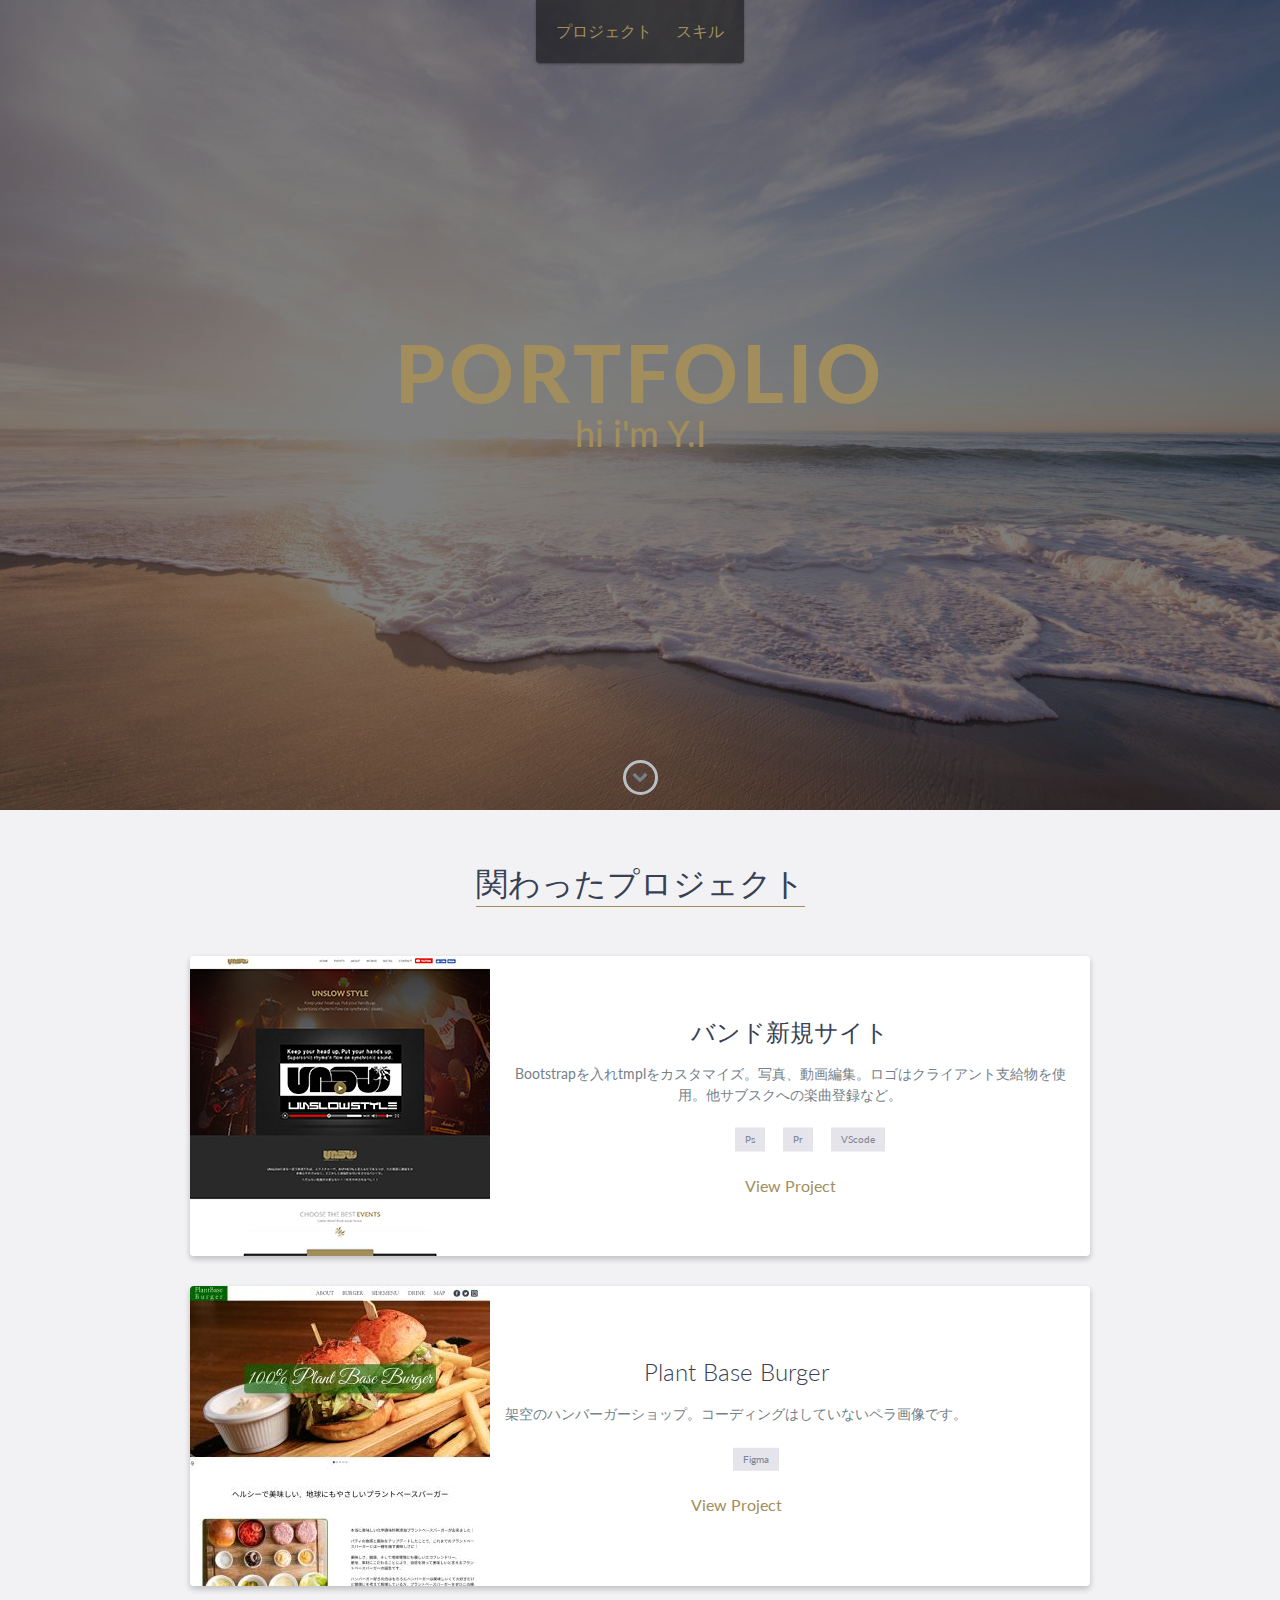
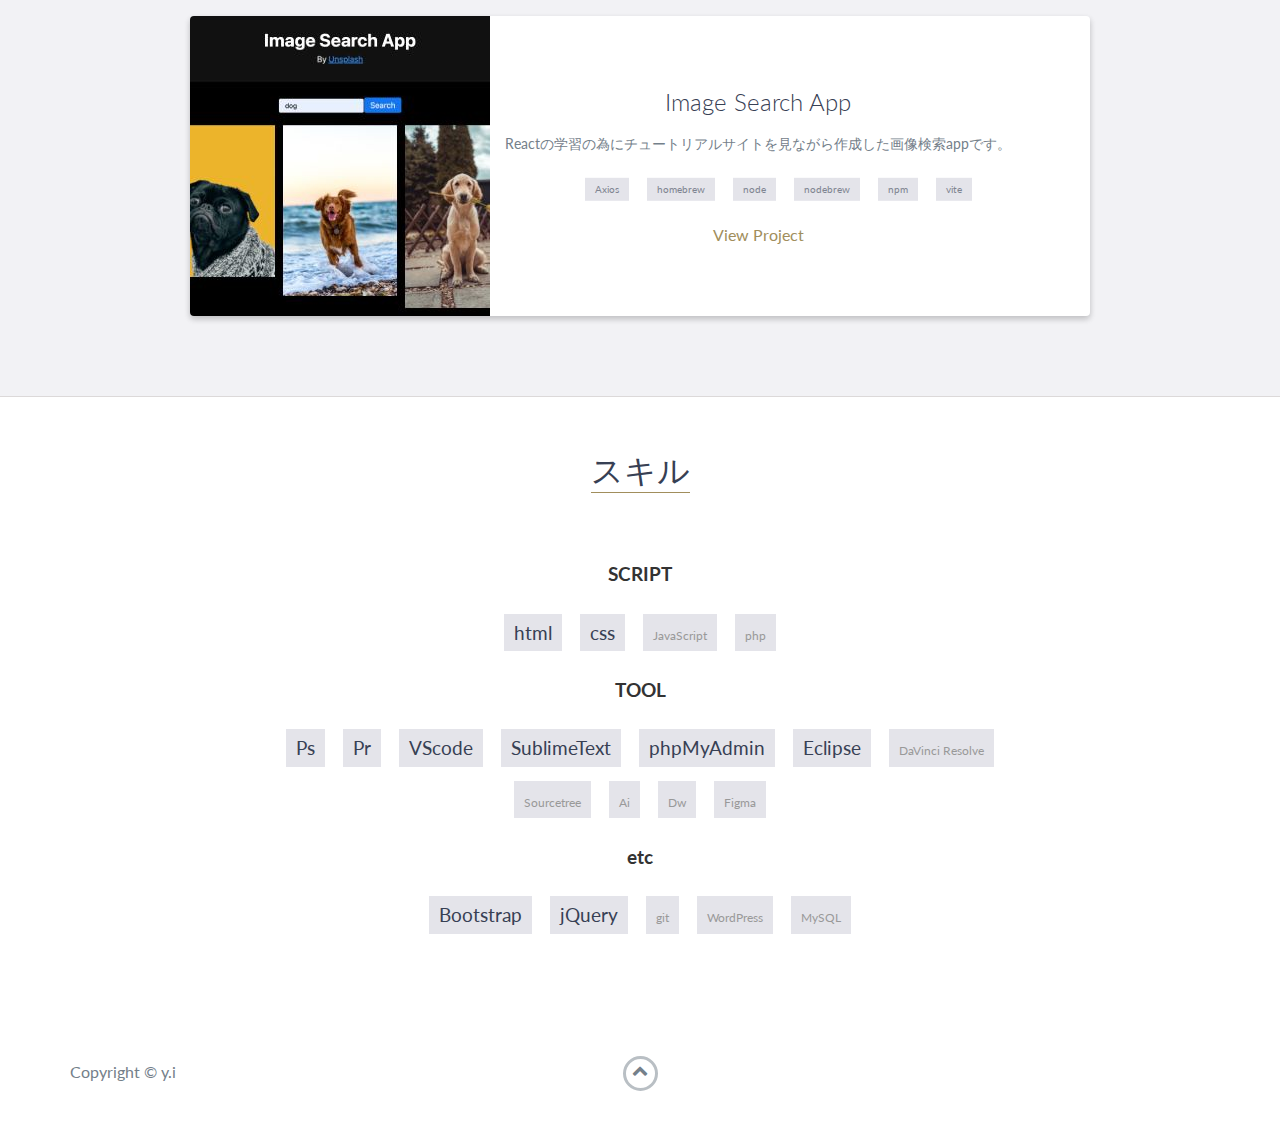
==== index.html @ 87e21650 "個人情報、fulltas site非表示" ====
<!DOCTYPE html>
<html class="no-js" lang="ja">

<head>
	<meta charset="utf-8">
	<meta http-equiv="X-UA-Compatible" content="IE=edge">
	<meta name="viewport" content="width=device-width, initial-scale=1">
	<title>My Portfolio</title>
	<link rel="shortcut icon" href="favicon.ico" type="image/x-icon">
	<link rel="icon" href="favicon.ico" type="image/x-icon">
	<link href="https://fonts.googleapis.com/css?family=Lato:300,400,700,900" rel="stylesheet">
	<link rel="stylesheet" href="libs/font-awesome/css/font-awesome.min.css">
	<link href="css/bootstrap.min.css" rel="stylesheet">
	<link href="css/styles.css" rel="stylesheet">
</head>

<body>
	<div id="mobile-menu-open" class="shadow-large">
		<i class="fa fa-bars" aria-hidden="true"></i>
	</div>
	<!-- End #mobile-menu-toggle -->
	<header>
		<div id="mobile-menu-close">
			<span>Close</span> <i class="fa fa-times" aria-hidden="true"></i>
		</div>
		<ul id="menu" class="shadow">
			<!-- <li>
				<a href="#about">自己紹介</a>
			</li>
			<li>
				<a href="#experience">職歴</a>
			</li>
			<li>
				<a href="#education">学歴</a>
			</li> -->
			<li>
				<a href="#projects">プロジェクト</a>
			</li>
			<li>
				<a href="#skills">スキル</a>
			</li>
			<!-- xfree鯖だとparlは動かないので使えない。phpなら動くけどphp契約じゃないので結局動かないのでmailformは使えない -->
			<!-- <li>
				<a href="#contact">コンタクト</a>
			</li> -->
		</ul>
	</header>
	<!-- End header -->

	<div id="lead">
		<div id="lead-content">
			<h1>Portfolio</h1>
			<h2>hi i'm Y.I </h2>
		</div>
		<!-- End #lead-content -->

		<div id="lead-overlay"></div>

		<div id="lead-down">
			<span>
				<i class="fa fa-chevron-down" aria-hidden="true"></i>
			</span>
		</div>
		<!-- End #lead-down -->
	</div>
	<!-- End #lead -->

	<!-- <div id="about">
		<div class="container">
			<div class="row">
				<div class="col-md-4">
					<h2 class="heading">自己紹介</h2>
				</div>
				<div class="col-md-8">
					<p>
						音楽、お祭り、マラソン、自転車が趣味です。
						音楽はエレキベースを弾いたり、阿波踊りにお囃子で参加して楽しんでいます。阿波踊りが終わると夏の終わりを感じます。
						2015年から3回青梅マラソンに参加し、2018年は友人同士でロシアンルーレット的に毎年応募していた東京マラソンが当選してしまい、困惑しながらも初のフルマラソンでしたが無事完走出来ました。
					</p>
				</div>
			</div>
		</div>
	</div> -->
	<!-- End #about -->

	<!-- <div id="experience" class="background-alt">
		<h2 class="heading">職歴</h2>
		<div id="experience-timeline">
			<div data-date="June 1994 – April 1996">
				<h3>職人</h3>
				<h4>内装業</h4>
				<p>
					軽量鉄骨で壁や天井の骨組みを作る仕事です。<br>
					その骨組みに石膏ボード等を貼り、壁紙で装飾すると天井や壁になります。<br>
					お台場の国際展示場などを造っていました。
				</p>
			</div>

			<div data-date="May 1996 – May 2001">
				<h3>コンビニエンスストア</h3>
				<h4>コンビニ業</h4>
				<p>
					今や絶滅してしまったコンビニチェーン、サンクスです。<br>
					先輩がフランチャイズ経営を始めるとのことで、立ち上げから関わり
					アルバイトの管理、商品の発注などを行なっていました。
				</p>
			</div>

			<div data-date="August 2001 – April 2008">
				<h3>自営業</h3>
				<h4>内装業</h4>
				<p>
					個人事業主として友人と2人で内装業を始めました。<br>
					賃貸住宅の改修工事、店舗・個人宅のリフォーム、
					マンションの新築工事などを行なっていました。
				</p>
			</div>

			<div data-date="May 2007 –  November 2020">
				<h3>web制作会社</h3>
				<h4>web製作業</h4>
				<p>
					アルバイトとして入社、前職と並行しつつ翌年から社員として働き始めました。<br>
					主にサイト製作管理、写真加工、動画編集、印刷物の作成など。
					2015年から勤務形態を在宅に変更しました。2020年covid-19の影響により業績が悪化し業務縮小の為に退職。
				</p>
			</div>

			<div data-date="October 2021 – ">
				<h3>ITサービス会社</h3>
				<h4>web製作業</h4>
				<p>
					前職と同じweb制作者として働き始めました。
				</p>
			</div>
		</div>
	</div> -->
	<!-- End #experience -->

	<!-- <div id="education">
		<h2 class="heading">学歴</h2>
		<div class="education-block">
			<h3>都立高校</h3>
			<span class="education-date">April 1988 - March 1991</span>
			<h4>普通科</h4>
		</div>
		<div class="education-block">
			<h3>音楽専門学校</h3>
			<span class="education-date">April 1991 - March 1993</span>
			<h4>ミュージックビジネス科</h4>
		</div>
	</div> -->
	<!-- End #education -->

	<div id="projects" class="background-alt">
		<h2 class="heading">関わったプロジェクト</h2>
		<div class="container">
			<div class="row">

				<div class="project shadow-large">
					<div class="project-image">
						<img src="images/project1.jpg" />
					</div>
					<!-- End .project-image -->
					<div class="project-info">
						<h3>バンド新規サイト</h3>
						<p>
							Bootstrapを入れtmplをカスタマイズ。写真、動画編集。ロゴはクライアント支給物を使用。他サブスクへの楽曲登録など。
						</p>
						<ul class="tool">
							<li>Ps</li>
							<li>Pr</li>
							<li>VScode</li>
						</ul>
						<a href="http://unslow.net/" target=_blank rel="noopener">View Project</a>
					</div>
					<!-- End .project-info -->
				</div>
				<!-- End .project -->

				<div class="project shadow-large">
					<div class="project-image">
						<img src="images/project2.jpg" />
					</div>
					<!-- End .project-image -->
					<div class="project-info">
						<h3>Plant Base Burger</h3>
						<p>
							架空のハンバーガーショップ。コーディングはしていないペラ画像です。
						</p>
						<ul class="tool">
							<li>Figma</li>
						</ul>
						<a href="./pbburger.html" target=_blank rel="noopener">View Project</a>
					</div>
					<!-- End .project-info -->
				</div>
				<!-- End .project -->

				<!-- <div class="project shadow-large">
					<div class="project-image">
						<img src="images/project3.jpg" />
					</div>
					<div class="project-info">
						<h3>株式会社fulltas</h3>
						<p>
							リニューアルのデザイン、コーディング担当。Bootstrapを入れtmplをカスタマイズ。
						</p>
						<ul class="tool">
							<li>Figma</li>
							<li>VScode</li>
						</ul>
						<a href="https://fulltas.co.jp/" target=_blank rel="noopener">View Project</a>
					</div>
				</div> -->
				<!-- End .project -->

				<!-- <div class="project shadow-large">
					<div class="project-image">
						<img src="images/project4.jpg" />
					</div>
					<div class="project-info">
						<h3>フルタスネットワーク株式会社</h3>
						<p>
							リニューアルのデザインカンプ支給でのコーディング担当。Bootstrapを入れtmplをカスタマイズ。
						</p>
						<ul class="tool">
							<li>Adobe XD</li>
							<li>VScode</li>
						</ul>
						<a href="https://fulltas-net.co.jp/" target=_blank rel="noopener">View Project</a>
					</div>
				</div> -->
				<!-- End .project -->

				<div class="project shadow-large">
					<div class="project-image">
						<img src="images/project5.jpg" />
					</div>
					<!-- End .project-image -->
					<div class="project-info">
						<h3>Image Search App</h3>
						<p>
							Reactの学習の為にチュートリアルサイトを見ながら作成した画像検索appです。
						</p>
						<ul class="tool">
							<li>Axios</li>
							<li>homebrew</li>
							<li>node</li>
							<li>nodebrew</li>
							<li>npm</li>
							<li>vite</li>
						</ul>
						<a href="https://image-search-app-practise.netlify.app/" target=_blank>View Project</a>
					</div>
					<!-- End .project-info -->
				</div>
				<!-- End .project -->

			</div>
		</div>
	</div>
	<!-- End #projects -->

	<div id="skills">
		<h2 class="heading">スキル</h2>
		<ul>
			<h3>SCRIPT</h3>
			<li>html</li>
			<li>css</li>
			<li><span class="fake-skill">JavaScript</span></li>
			<li><span class="fake-skill">php</span></li>
		</ul>
		<ul>
			<h3>TOOL</h3>
			<li>Ps</li>
			<li>Pr</li>
			<li>VScode</li>
			<li>SublimeText</li>
			<li>phpMyAdmin</li>
			<li>Eclipse</li>
			<li><span class="fake-skill">DaVinci Resolve</span></li>
			<li><span class="fake-skill">Sourcetree</span></li>
			<li><span class="fake-skill">Ai</span></li>
			<li><span class="fake-skill">Dw</span></li>
			<li><span class="fake-skill">Figma</span></li>

		</ul>
		<ul>
			<h3>etc</h3>
			<li>Bootstrap</li>
			<li>jQuery</li>
			<li><span class="fake-skill">git</span></li>
			<li><span class="fake-skill">WordPress</span></li>
			<li><span class="fake-skill">MySQL</span></li>
		</ul>
	</div>
	<!-- End #skills -->

	<!-- <div id="contact">
		<h2>コンタクト</h2>
		<div id="contact-form">
			<form id="mailform" method="post" action="./mailform/mail.php" onsubmit="return sendmail(this);">
				<input type="hidden" name="title" value="自分のportforioからの問い合わせ" />
				<input type="email" name="email" placeholder="Your email" required>
				<textarea name="message" placeholder="Your message" required></textarea>
				<button type="submit">Send</button>
			</form>
			<script type="text/javascript" src="mailform/mailform.js" charset="utf-8"></script>
			<script type="text/javascript" src="mailform/postcodes/get.cgi?js" charset="utf-8"></script>
		</div> -->
	<!-- End #contact-form -->
	<!-- </div> -->
	<!-- End #contact -->

	<footer>
		<div class="container">
			<div class="row">
				<div class="col-sm-5 copyright">
					<p>
						Copyright &copy; y.i
					</p>
				</div>
				<div class="col-sm-2 top">
					<span id="to-top">
						<i class="fa fa-chevron-up" aria-hidden="true"></i>
					</span>
				</div>
				<!-- <div class="col-sm-5 social">
                    <ul>
                        <li>
                            <a href="https://github.com/" target="_blank"><i class="fa fa-github" aria-hidden="true"></i></a>
                        </li>
                        <li>
                            <a href="https://stackoverflow.com/" target="_blank"><i class="fa fa-stack-overflow" aria-hidden="true"></i></a>
                        </li>
                        <li>
                            <a href="https://www.facebook.com/" target="_blank"><i class="fa fa-facebook" aria-hidden="true"></i></a>
                        </li>
                        <li>
                            <a href="https://twitter.com/" target="_blank"><i class="fa fa-twitter" aria-hidden="true"></i></a>
                        </li>
                        <li>
                            <a href="https://plus.google.com/" target="_blank"><i class="fa fa-google-plus" aria-hidden="true"></i></a>
                        </li>
                    </ul>
                </div> -->
			</div>
		</div>
	</footer>
	<!-- End footer -->

	<script src="https://ajax.googleapis.com/ajax/libs/jquery/1.12.4/jquery.min.js"></script>
	<script src="js/scripts.min.js"></script>
	<!-- Global site tag (gtag.js) - Google Analytics -->
	<script async src="https://www.googletagmanager.com/gtag/js?id=G-1QSFT47WX2"></script>
	<script>
		window.dataLayer = window.dataLayer || [];
		function gtag() { dataLayer.push(arguments); }
		gtag('js', new Date());

		gtag('config', 'G-1QSFT47WX2');
	</script>
	<!-- /Global site tag (gtag.js) - Google Analytics -->

</body>

</html>
---- css/styles.css ----
/*!
    Title: Dev Portfolio Template
    Version: 1.2.1
    Last Change: 08/28/2017
    Author: Ryan Fitzgerald
    Repo: https://github.com/RyanFitzgerald/devportfolio-template
    Issues: https://github.com/RyanFitzgerald/devportfolio-template/issues

    Description: This file contains all the styles associated with the page
    that don't come from third party libraries. This file gets compiled using
    Gulp and send to the /css folder which is then loaded on the page.
*/
body {
	font-family: 'Lato', sans-serif;
	font-size  : 16px
}

body.active {
	overflow: hidden;
	z-index : -1
}

.no-js #experience-timeline>div {
	background   : #fff;
	padding      : 10px;
	margin-bottom: 10px;
	border       : 1px solid #dcd9d9
}

.no-js #experience-timeline>div h3 {
	font-size  : 1.5em;
	font-weight: 300;
	color      : #374054;
	display    : inline-block;
	margin     : 0
}

.no-js #experience-timeline>div h4 {
	font-size  : 1.2em;
	font-weight: 300;
	color      : #7e8890;
	margin     : 0 0 15px 0
}

.no-js #experience-timeline>div p {
	color    : #74808a;
	font-size: 0.9em;
	margin   : 0
}

.no-js #experience-timeline:before,
.no-js #experience-timeline:after {
	content: none
}

@keyframes dropHeader {
	0% {
		transform: translateY(-100%)
	}

	100% {
		transform: translateY(0)
	}
}

header {
	position                 : absolute;
	top                      : 0;
	left                     : 0;
	right                    : 0;
	text-align               : center;
	z-index                  : 10;
	animation-name           : dropHeader;
	animation-iteration-count: 1;
	animation-timing-function: ease;
	animation-duration       : 0.75s
}

header ul {
	display                   : inline-block;
	background                : rgba(0, 0, 0, 0.5);
	text-align                : center;
	padding                   : 10px;
	margin                    : 0;
	border-bottom-right-radius: 4px;
	border-bottom-left-radius : 4px
}

header li {
	display: inline-block
}

header a {
	display: block;
	color  : #a18e5c;
	padding: 10px
}

header a:hover {
	color          : #a18e5c;
	text-decoration: none;
	background     : #eee;
	border-radius  : 4px
}

header a:focus {
	color          : #a18e5c;
	text-decoration: none
}

header.active {
	display: block
}

header.sticky {
	position: fixed;
	z-index : 999
}

#menu.active {
	display: block
}

#mobile-menu-open {
	display      : none;
	cursor       : pointer;
	position     : fixed;
	right        : 15px;
	top          : 10px;
	color        : #a18e5c;
	font-size    : 1.5em;
	z-index      : 20;
	padding      : 0 7px;
	border-radius: 4px;
	background   : #fff
}

#mobile-menu-close {
	display      : none;
	text-align   : right;
	width        : 100%;
	background   : #fff;
	font-size    : 1.5em;
	padding-right: 15px;
	padding-top  : 10px;
	cursor       : pointer;
	color        : #a18e5c
}

#mobile-menu-close span {
	font-size     : 0.5em;
	text-transform: uppercase
}

#mobile-menu-close i {
	vertical-align: middle
}

footer {
	padding: 50px 0
}

.copyright {
	padding-top: 20px
}

.copyright p {
	margin: 0;
	color : #74808a
}

.top {
	text-align: center
}

.top span {
	cursor       : pointer;
	display      : block;
	margin       : 15px auto 0 auto;
	width        : 35px;
	height       : 35px;
	border-radius: 50%;
	border       : 3px solid #b9bfc4;
	text-align   : center
}

.top i {
	color: #74808a
}

.social {
	text-align: right
}

.social ul {
	margin : 5px 0 0 0;
	padding: 0
}

.social li {
	display   : inline-block;
	font-size : 1.25em;
	list-style: none
}

.social a {
	display: block;
	color  : #74808a;
	padding: 10px
}

.social a:hover {
	color: #a18e5c
}

.btn-rounded-white {
	display      : inline-block;
	color        : #fff;
	padding      : 15px 25px;
	border       : 3px solid #fff;
	border-radius: 30px;
	transition   : .5s ease all
}

.btn-rounded-white:hover {
	color          : #a18e5c;
	background     : #fff;
	text-decoration: none
}

.shadow {
	box-shadow: 0 1px 3px rgba(0, 0, 0, 0.12), 0 1px 2px rgba(0, 0, 0, 0.24)
}

.shadow-large {
	box-shadow: 0 3px 6px rgba(0, 0, 0, 0.08), 0 3px 6px rgba(0, 0, 0, 0.15)
}

.heading {
	position   : relative;
	display    : inline-block;
	font-size  : 2em;
	font-weight: 300;
	margin     : 0 0 30px 0
}

.heading:after {
	position  : absolute;
	content   : '';
	top       : 100%;
	height    : 1px;
	width     : 100%;
	left      : 0;
	right     : 0;
	margin    : 0 auto;
	background: #a18e5c
}

.background-alt {
	background: #f2f2f5
}

#lead {
	position       : relative;
	height         : 100vh;
	min-height     : 500px;
	max-height     : 1080px;
	background     : url(../images/lead-bg.jpg);
	background-size: cover;
	padding        : 15px;
	overflow       : hidden
}

#lead-content {
	position  : absolute;
	z-index   : 10;
	top       : 50%;
	left      : 50%;
	transform : translate(-50%, -50%);
	text-align: center
}

#lead-content h1,
#lead-content h2 {
	margin: 0
}

#lead-content h1 {
	color         : #a18e5c;
	font-weight   : 900;
	font-size     : 5em;
	text-transform: uppercase;
	letter-spacing: 0.05em;
	line-height   : 0.9em
}

#lead-content h2 {
	color        : #a18e5c;
	font-weight  : 500;
	font-size    : 2.25em;
	margin-bottom: 15px
}

#lead-overlay {
	position  : absolute;
	height    : 100%;
	width     : 100%;
	top       : 0;
	right     : 0;
	bottom    : 0;
	left      : 0;
	background: rgba(0, 0, 0, 0.5);
	z-index   : 1
}

#lead-down {
	position  : absolute;
	left      : 0;
	right     : 0;
	width     : 100%;
	text-align: center;
	z-index   : 10;
	bottom    : 15px;
	color     : #74808a
}

#lead-down span {
	cursor       : pointer;
	display      : block;
	margin       : 0 auto;
	width        : 35px;
	height       : 35px;
	border-radius: 50%;
	border       : 3px solid #b9bfc4;
	text-align   : center
}

#lead-down i {
	animation                : pulsate 1.5s ease;
	animation-iteration-count: infinite;
	padding-top              : 5px
}

@keyframes pulsate {
	0% {
		transform: scale(1, 1)
	}

	50% {
		transform: scale(1.2, 1.2)
	}

	100% {
		transform: scale(1, 1)
	}
}

#about {
	padding      : 75px 15px;
	border-bottom: 1px solid #dcd9d9
}

#about h2 {
	color: #374054
}

#about p {
	color : #74808a;
	margin: 0
}

#experience {
	padding      : 50px 15px;
	text-align   : center;
	border-bottom: 1px solid #dcd9d9
}

#experience h2 {
	color: #374054
}

#experience-timeline {
	margin   : 30px auto 0 auto;
	position : relative;
	max-width: 1000px
}

#experience-timeline:before {
	position  : absolute;
	content   : '';
	top       : 0;
	bottom    : 0;
	left      : 303px;
	right     : auto;
	height    : 100%;
	width     : 3px;
	background: #a18e5c;
	z-index   : 0
}

#experience-timeline:after {
	position  : absolute;
	content   : '';
	width     : 3px;
	height    : 40px;
	background: #a18e5c;
	background: linear-gradient(to bottom, #a18e5c, rgba(52, 152, 219, 0));
	top       : 100%;
	left      : 303px
}

.vtimeline-content {
	margin-left  : 350px;
	background   : #fff;
	border       : 1px solid #e6e6e6;
	padding      : 15px;
	border-radius: 3px;
	text-align   : left
}

.vtimeline-content h3 {
	font-size  : 1.5em;
	font-weight: 300;
	color      : #374054;
	display    : inline-block;
	margin     : 0
}

.vtimeline-content h4 {
	font-size  : 1.2em;
	font-weight: 300;
	color      : #7e8890;
	margin     : 0 0 15px 0
}

.vtimeline-content p {
	color    : #74808a;
	font-size: 0.9em;
	margin   : 0
}

.vtimeline-point {
	position      : relative;
	display       : block;
	vertical-align: top;
	margin-bottom : 30px
}

.vtimeline-icon {
	position     : relative;
	color        : #fff;
	width        : 50px;
	height       : 50px;
	background   : #a18e5c;
	border-radius: 50%;
	float        : left;
	z-index      : 99;
	margin-left  : 280px
}

.vtimeline-icon i {
	display   : block;
	font-size : 2em;
	margin-top: 10px
}

.vtimeline-date {
	width      : 260px;
	text-align : right;
	position   : absolute;
	left       : 0;
	top        : 10px;
	font-weight: 300;
	color      : #374054
}

#education {
	padding      : 50px 15px 20px 15px;
	border-bottom: 1px solid #dcd9d9;
	text-align   : center
}

#education h2 {
	color        : #374054;
	margin-bottom: 50px
}

.education-block {
	max-width : 700px;
	margin    : 0 auto 30px auto;
	padding   : 15px;
	border    : 1px solid #dcd9d9;
	text-align: left
}

.education-block h3 {
	font-weight: 500;
	float      : left;
	margin     : 0;
	color      : #374054
}

.education-block span {
	color: #74808a;
	float: right
}

.education-block h4 {
	color      : #74808a;
	clear      : both;
	font-weight: 500;
	margin     : 0 0 15px 0
}

.education-block p,
.education-block ul {
	margin   : 0;
	color    : #74808a;
	font-size: 0.9em
}

.education-block ul {
	padding: 0 0 0 15px
}

#projects {
	padding      : 50px 15px;
	border-bottom: 1px solid #dcd9d9;
	text-align   : center
}

#projects h2 {
	color        : #374054;
	margin-bottom: 50px
}

.project {
	position     : relative;
	max-width    : 900px;
	margin       : 0 auto 30px auto;
	overflow     : hidden;
	background   : #fff;
	border-radius: 4px
}

.project-image {
	float: left
}

.project-info {
	position   : absolute;
	top        : 50%;
	transform  : translateY(-50%);
	margin-left: 300px;
	padding    : 15px
}

.project-info h3 {
	font-size  : 1.5em;
	font-weight: 300;
	color      : #374054;
	margin     : 0 0 15px 0
}

.project-info p {
	color    : #74808a;
	margin   : 0 0 15px 0;
	font-size: 0.9em
}

.no-image .project-info {
	position : relative;
	margin   : 0;
	padding  : 30px 15px;
	transform: none
}

#more-projects {
	display: none
}

#skills {
	padding   : 50px 15px;
	text-align: center
}

#skills h2 {
	color        : #374054;
	margin-bottom: 50px
}

#skills ul {
	display  : block;
	margin   : 0 auto;
	padding  : 0;
	max-width: 800px
}

#skills li {
	display   : inline-block;
	margin    : 7px;
	padding   : 5px 10px;
	color     : #374054;
	background: #e4e4ea;
	list-style: none;
	cursor    : default;
	font-size : 1.2em
}

#contact {
	padding   : 50px 15px;
	background: #a18e5c;
	text-align: center
}

#contact h2 {
	margin     : 0 0 15px 0;
	color      : #fff;
	font-weight: 500
}

#contact-form {
	max-width: 500px;
	margin   : 0 auto
}

#contact-form input,
#contact-form textarea {
	display      : block;
	width        : 100%;
	padding      : 10px;
	border-radius: 4px;
	border       : none;
	margin-bottom: 10px;
	background   : #fff;
	color        : #666;
	transition   : .5s ease all
}

#contact-form input::-webkit-input-placeholder,
#contact-form textarea::-webkit-input-placeholder {
	color: #666
}

#contact-form input:-moz-placeholder,
#contact-form textarea:-moz-placeholder {
	color  : #666;
	opacity: 1
}

#contact-form input::-moz-placeholder,
#contact-form textarea::-moz-placeholder {
	color  : #666;
	opacity: 1
}

#contact-form input:-ms-input-placeholder,
#contact-form textarea:-ms-input-placeholder {
	color: #666
}

#contact-form input:focus,
#contact-form textarea:focus {
	outline   : none;
	background: #fff
}

#contact-form textarea {
	height: 150px;
	resize: none
}

#contact-form button {
	display      : block;
	width        : 100%;
	background   : #fff;
	border-radius: 4px;
	padding      : 5px 10px;
	border       : none;
	color        : #a18e5c;
	font-weight  : 700;
	box-shadow   : 0 1px 3px rgba(0, 0, 0, 0.12), 0 1px 2px rgba(0, 0, 0, 0.24);
	transition   : .5s ease all
}

#contact-form button:hover {
	box-shadow: 0 10px 20px rgba(0, 0, 0, 0.19), 0 6px 6px rgba(0, 0, 0, 0.23)
}

.optional-section {
	padding   : 50px 15px;
	text-align: center;
	border-top: 1px solid #dcd9d9
}

.optional-section h2 {
	color: #374054
}

.optional-section-block {
	max-width : 700px;
	margin    : 0 auto 30px auto;
	padding   : 15px;
	border    : 1px solid #dcd9d9;
	background: #fff;
	text-align: left
}

.optional-section-block h3 {
	font-weight: 500;
	margin     : 0 0 15px 0;
	color      : #374054
}

.optional-section-block h4 {
	color      : #74808a;
	clear      : both;
	font-weight: 500;
	margin     : 0 0 15px 0
}

.optional-section-block p,
.optional-section-block ul {
	margin   : 0 0 15px 0;
	color    : #74808a;
	font-size: 0.9em
}

.optional-section-block ul {
	padding: 0 0 0 15px
}

@media only screen and (max-width: 750px) {

	#experience-timeline:before,
	#experience-timeline:after {
		left: 23px
	}

	.vtimeline-date {
		width        : auto;
		text-align   : left;
		position     : relative;
		margin-bottom: 15px;
		display      : block;
		margin-left  : 70px
	}

	.vtimeline-icon {
		margin-left: 0
	}

	.vtimeline-content {
		margin-left: 70px
	}
}

@media only screen and (max-width: 992px) {
	#lead {
		height    : auto;
		min-height: auto;
		max-height: auto;
		padding   : 100px 15px
	}

	#lead-content {
		position : relative;
		transform: none;
		left     : auto;
		top      : auto
	}

	#lead-content h1 {
		font-size: 3em
	}

	#lead-content h2 {
		font-size: 1.75em
	}

	#about {
		text-align: center
	}

	#about p {
		text-align: left
	}
}

@media only screen and (max-width: 768px) {
	header {
		position : fixed;
		display  : none;
		z-index  : 999;
		animation: none;
		bottom   : 0;
		height   : 100%
	}

	#mobile-menu-open,
	#mobile-menu-close {
		display: block
	}

	#menu {
		height       : 100%;
		overflow-y   : auto;
		box-shadow   : none;
		border-radius: 0;
		width        : 100%
	}

	#menu li {
		display      : block;
		margin-bottom: 10px
	}

	#lead-content h1 {
		font-size: 2em
	}

	#lead-content h2 {
		font-size: 1.3em
	}

	#lead-content a {
		padding: 10px 20px
	}

	/*#lead-down{display:none}*/
	.education-block h3,
	.education-block span {
		float: none
	}

	.project-image {
		display: none
	}

	.project-info {
		position : relative;
		margin   : 0;
		padding  : 30px 15px;
		top      : auto;
		transform: none
	}

	footer {
		text-align: center
	}

	.social {
		text-align: center
	}
}

@media only screen and (max-width: 480px) {
	#lead-content h1 {
		font-size: 1.5em
	}

	#lead-content h2 {
		font-size: 1em
	}

	#lead-content a {
		font-size: 0.9em;
		padding  : 5px 10px
	}
}

/* Remodeling */
.fake-skill {
	color    : #999;
	font-size: 0.6em
}

.tool {
	text-align: center
}

.tool ul {
	display  : block;
	margin   : 0 auto;
	padding  : 0;
	max-width: 800px
}

.tool li {
	display   : inline-block;
	margin    : 7px;
	padding   : 5px 10px;
	color     : #7f8591;
	background: #e4e4ea;
	list-style: none;
	cursor    : default;
	font-size : 0.6em
}

#lead {
	/* animation: bgiLoop 5s linear infinite; */
	animation: bgiLoop 10s ease-out infinite;
	height   : 90vh;
}

@keyframes bgiLoop {
	0% {
		background-position: 0 0;
	}

	100% {
		background-position: 0px -200px;
	}
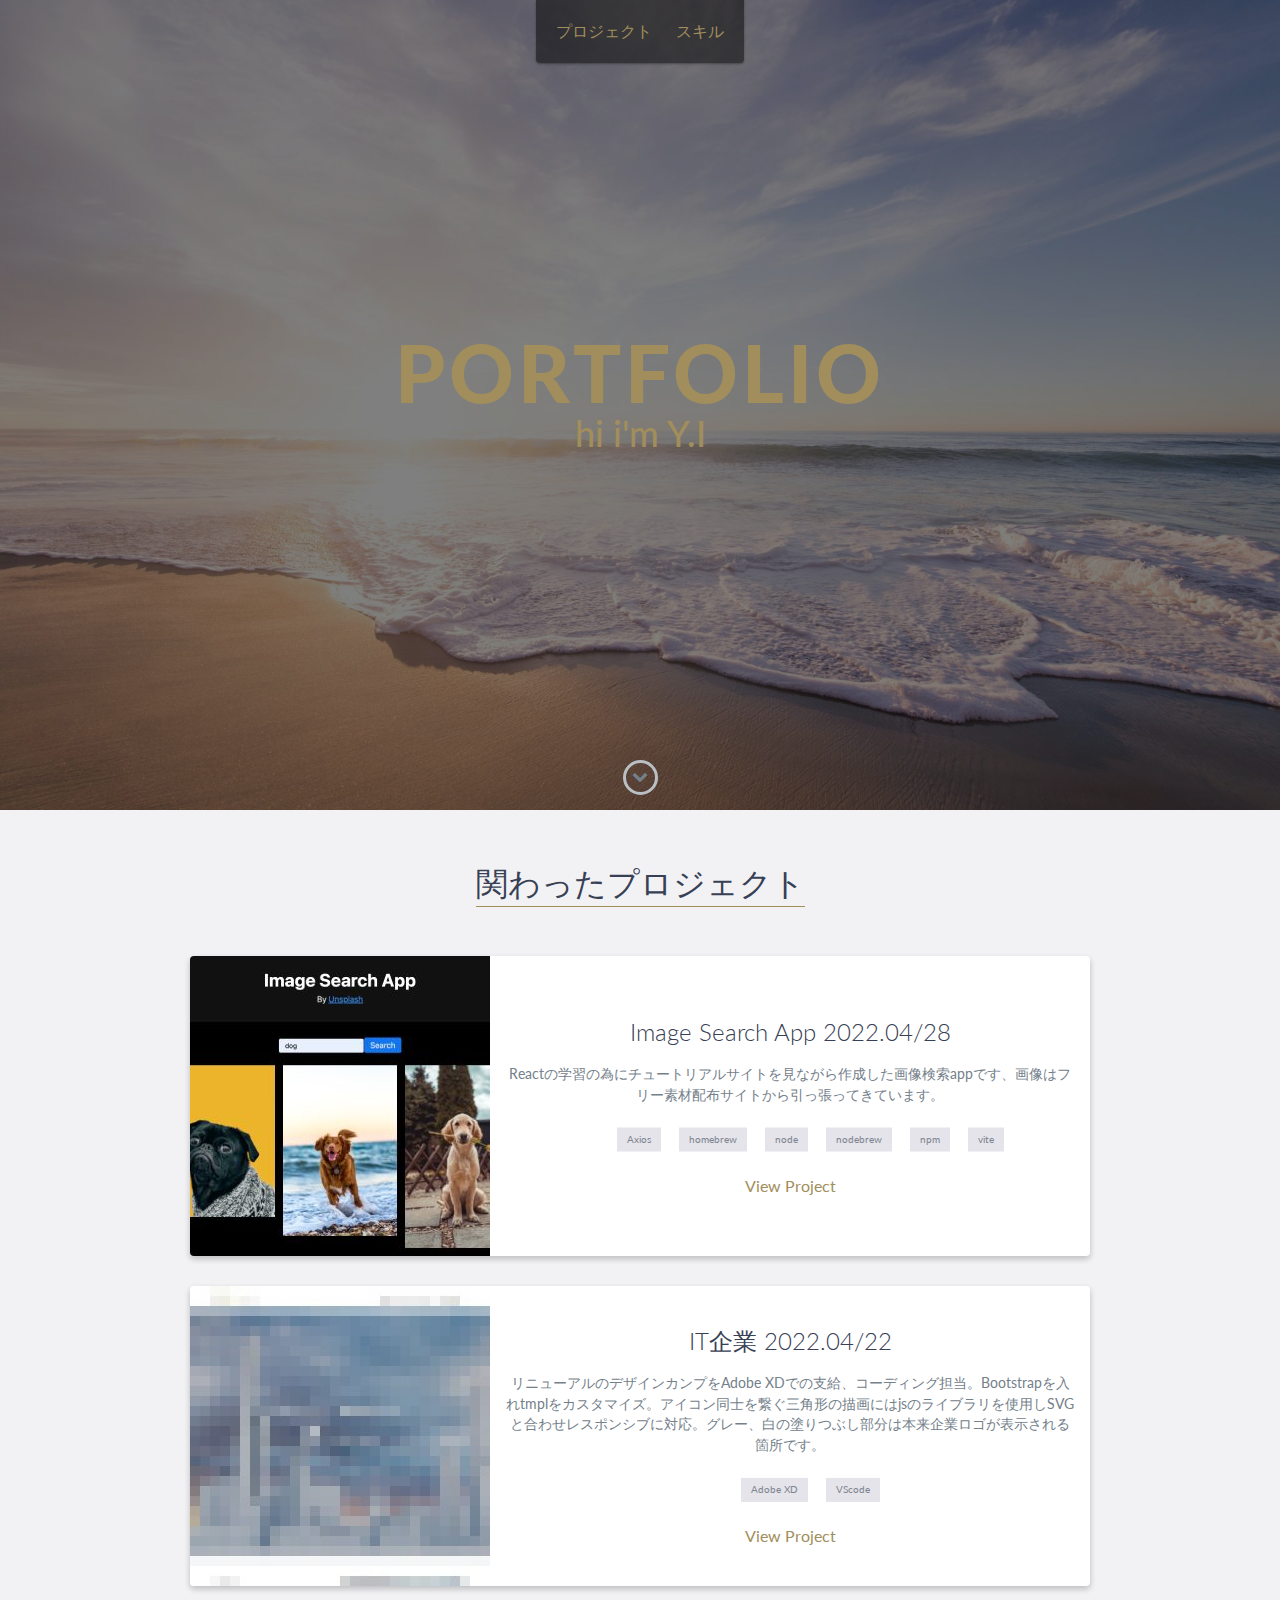
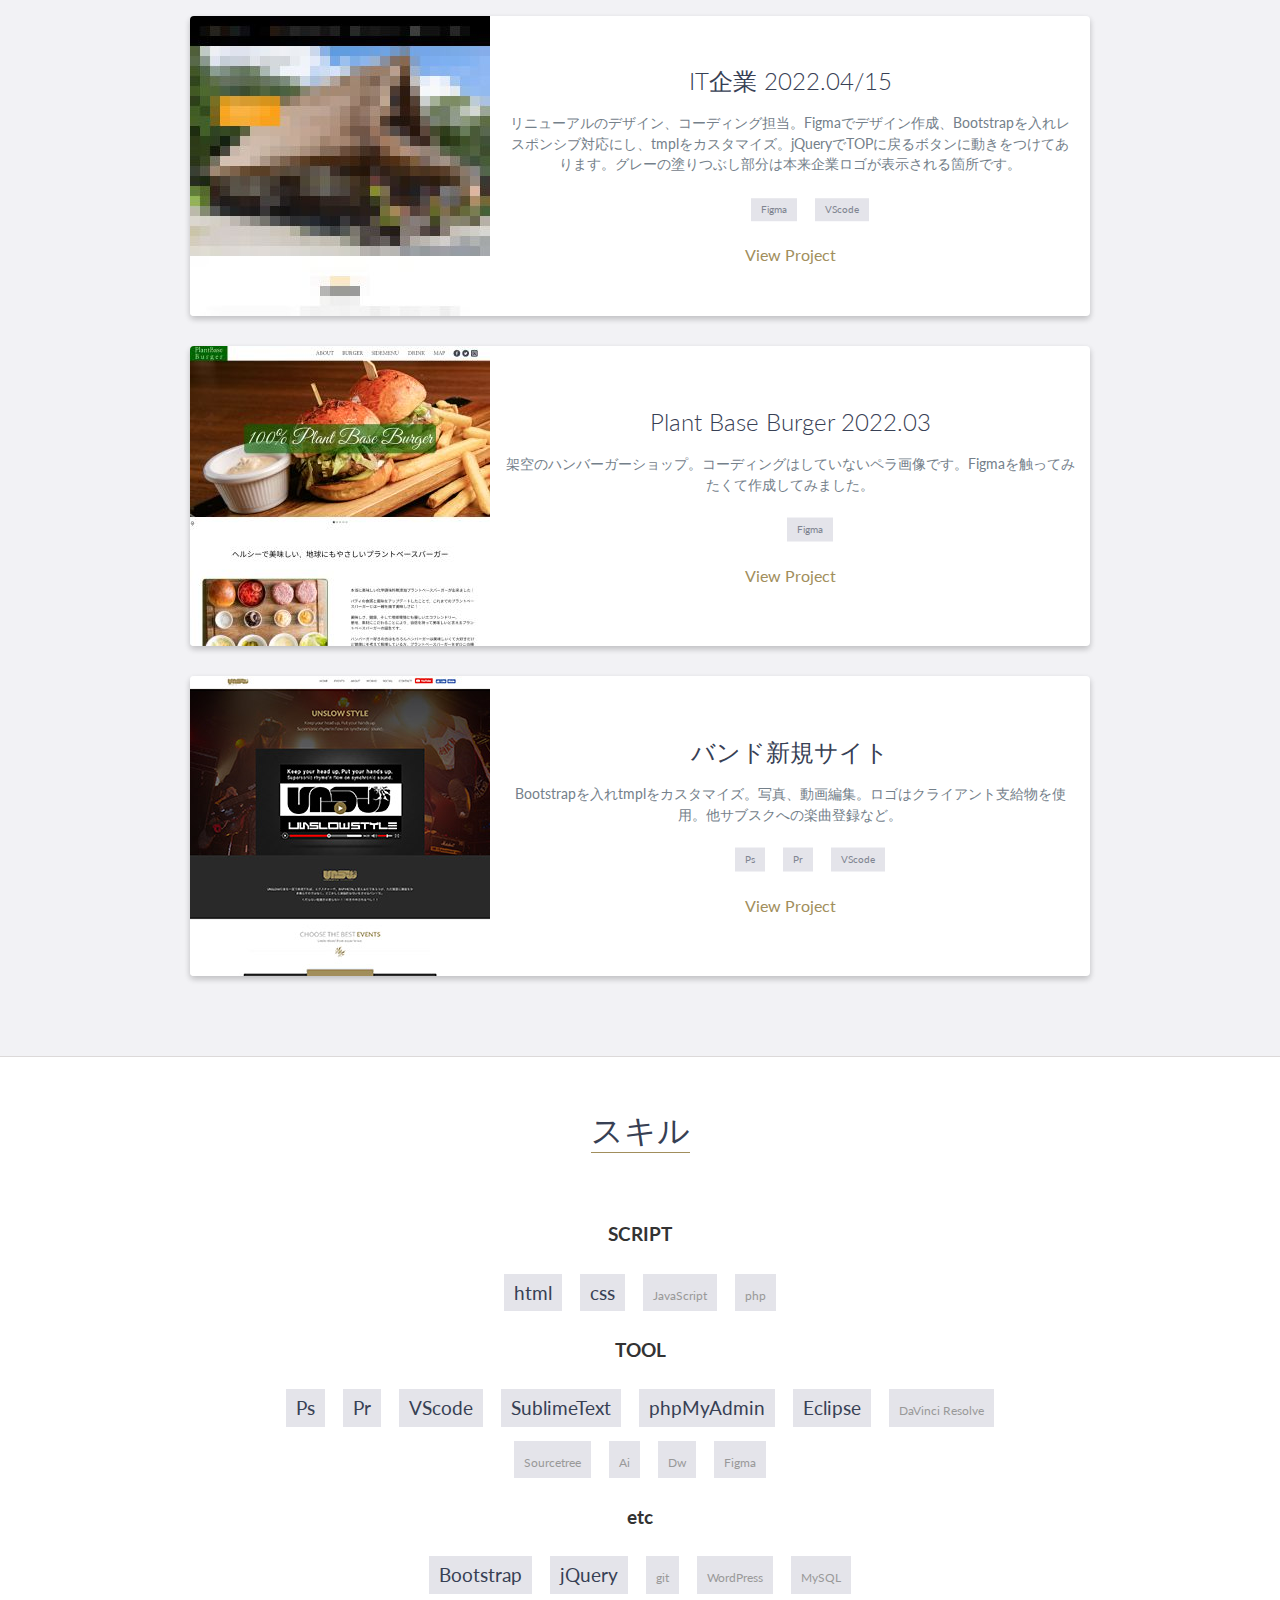
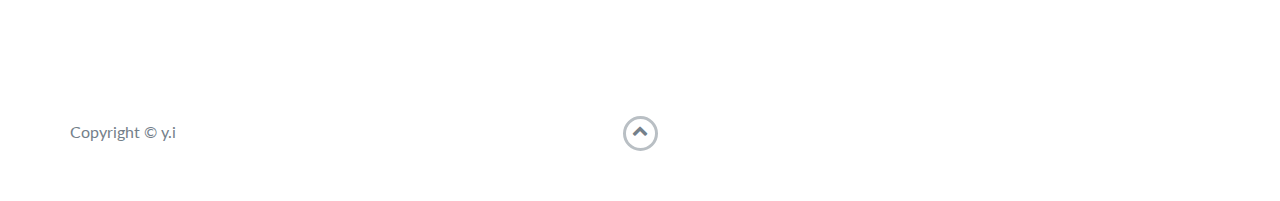
==== commit 63503473: "fulltas追加、プロジェクトの文言追加と新しいものを上に変更" ====
--- a/index.html
+++ b/index.html
@@ -65,93 +65,6 @@
 	</div>
 	<!-- End #lead -->
 
-	<!-- <div id="about">
-		<div class="container">
-			<div class="row">
-				<div class="col-md-4">
-					<h2 class="heading">自己紹介</h2>
-				</div>
-				<div class="col-md-8">
-					<p>
-						音楽、お祭り、マラソン、自転車が趣味です。
-						音楽はエレキベースを弾いたり、阿波踊りにお囃子で参加して楽しんでいます。阿波踊りが終わると夏の終わりを感じます。
-						2015年から3回青梅マラソンに参加し、2018年は友人同士でロシアンルーレット的に毎年応募していた東京マラソンが当選してしまい、困惑しながらも初のフルマラソンでしたが無事完走出来ました。
-					</p>
-				</div>
-			</div>
-		</div>
-	</div> -->
-	<!-- End #about -->
-
-	<!-- <div id="experience" class="background-alt">
-		<h2 class="heading">職歴</h2>
-		<div id="experience-timeline">
-			<div data-date="June 1994 – April 1996">
-				<h3>職人</h3>
-				<h4>内装業</h4>
-				<p>
-					軽量鉄骨で壁や天井の骨組みを作る仕事です。<br>
-					その骨組みに石膏ボード等を貼り、壁紙で装飾すると天井や壁になります。<br>
-					お台場の国際展示場などを造っていました。
-				</p>
-			</div>
-
-			<div data-date="May 1996 – May 2001">
-				<h3>コンビニエンスストア</h3>
-				<h4>コンビニ業</h4>
-				<p>
-					今や絶滅してしまったコンビニチェーン、サンクスです。<br>
-					先輩がフランチャイズ経営を始めるとのことで、立ち上げから関わり
-					アルバイトの管理、商品の発注などを行なっていました。
-				</p>
-			</div>
-
-			<div data-date="August 2001 – April 2008">
-				<h3>自営業</h3>
-				<h4>内装業</h4>
-				<p>
-					個人事業主として友人と2人で内装業を始めました。<br>
-					賃貸住宅の改修工事、店舗・個人宅のリフォーム、
-					マンションの新築工事などを行なっていました。
-				</p>
-			</div>
-
-			<div data-date="May 2007 –  November 2020">
-				<h3>web制作会社</h3>
-				<h4>web製作業</h4>
-				<p>
-					アルバイトとして入社、前職と並行しつつ翌年から社員として働き始めました。<br>
-					主にサイト製作管理、写真加工、動画編集、印刷物の作成など。
-					2015年から勤務形態を在宅に変更しました。2020年covid-19の影響により業績が悪化し業務縮小の為に退職。
-				</p>
-			</div>
-
-			<div data-date="October 2021 – ">
-				<h3>ITサービス会社</h3>
-				<h4>web製作業</h4>
-				<p>
-					前職と同じweb制作者として働き始めました。
-				</p>
-			</div>
-		</div>
-	</div> -->
-	<!-- End #experience -->
-
-	<!-- <div id="education">
-		<h2 class="heading">学歴</h2>
-		<div class="education-block">
-			<h3>都立高校</h3>
-			<span class="education-date">April 1988 - March 1991</span>
-			<h4>普通科</h4>
-		</div>
-		<div class="education-block">
-			<h3>音楽専門学校</h3>
-			<span class="education-date">April 1991 - March 1993</span>
-			<h4>ミュージックビジネス科</h4>
-		</div>
-	</div> -->
-	<!-- End #education -->
-
 	<div id="projects" class="background-alt">
 		<h2 class="heading">関わったプロジェクト</h2>
 		<div class="container">
@@ -159,89 +72,13 @@
 
 				<div class="project shadow-large">
 					<div class="project-image">
-						<img src="images/project1.jpg" />
-					</div>
-					<!-- End .project-image -->
-					<div class="project-info">
-						<h3>バンド新規サイト</h3>
-						<p>
-							Bootstrapを入れtmplをカスタマイズ。写真、動画編集。ロゴはクライアント支給物を使用。他サブスクへの楽曲登録など。
-						</p>
-						<ul class="tool">
-							<li>Ps</li>
-							<li>Pr</li>
-							<li>VScode</li>
-						</ul>
-						<a href="http://unslow.net/" target=_blank rel="noopener">View Project</a>
-					</div>
-					<!-- End .project-info -->
-				</div>
-				<!-- End .project -->
-
-				<div class="project shadow-large">
-					<div class="project-image">
-						<img src="images/project2.jpg" />
-					</div>
-					<!-- End .project-image -->
-					<div class="project-info">
-						<h3>Plant Base Burger</h3>
-						<p>
-							架空のハンバーガーショップ。コーディングはしていないペラ画像です。
-						</p>
-						<ul class="tool">
-							<li>Figma</li>
-						</ul>
-						<a href="./pbburger.html" target=_blank rel="noopener">View Project</a>
-					</div>
-					<!-- End .project-info -->
-				</div>
-				<!-- End .project -->
-
-				<!-- <div class="project shadow-large">
-					<div class="project-image">
-						<img src="images/project3.jpg" />
-					</div>
-					<div class="project-info">
-						<h3>株式会社fulltas</h3>
-						<p>
-							リニューアルのデザイン、コーディング担当。Bootstrapを入れtmplをカスタマイズ。
-						</p>
-						<ul class="tool">
-							<li>Figma</li>
-							<li>VScode</li>
-						</ul>
-						<a href="https://fulltas.co.jp/" target=_blank rel="noopener">View Project</a>
-					</div>
-				</div> -->
-				<!-- End .project -->
-
-				<!-- <div class="project shadow-large">
-					<div class="project-image">
-						<img src="images/project4.jpg" />
-					</div>
-					<div class="project-info">
-						<h3>フルタスネットワーク株式会社</h3>
-						<p>
-							リニューアルのデザインカンプ支給でのコーディング担当。Bootstrapを入れtmplをカスタマイズ。
-						</p>
-						<ul class="tool">
-							<li>Adobe XD</li>
-							<li>VScode</li>
-						</ul>
-						<a href="https://fulltas-net.co.jp/" target=_blank rel="noopener">View Project</a>
-					</div>
-				</div> -->
-				<!-- End .project -->
-
-				<div class="project shadow-large">
-					<div class="project-image">
 						<img src="images/project5.jpg" />
 					</div>
 					<!-- End .project-image -->
 					<div class="project-info">
-						<h3>Image Search App</h3>
-						<p>
-							Reactの学習の為にチュートリアルサイトを見ながら作成した画像検索appです。
+						<h3>Image Search App 2022.04/28</h3>
+						<p>
+							Reactの学習の為にチュートリアルサイトを見ながら作成した画像検索appです、画像はフリー素材配布サイトから引っ張ってきています。
 						</p>
 						<ul class="tool">
 							<li>Axios</li>
@@ -252,6 +89,87 @@
 							<li>vite</li>
 						</ul>
 						<a href="https://image-search-app-practise.netlify.app/" target=_blank>View Project</a>
+					</div>
+					<!-- End .project-info -->
+				</div>
+				<!-- End .project -->
+
+				<div class="project shadow-large">
+					<div class="project-image">
+						<img src="images/project4.jpg" />
+					</div>
+					<!-- End .project-image -->
+					<div class="project-info">
+						<h3>IT企業  2022.04/22</h3>
+						<p>
+							リニューアルのデザインカンプをAdobe XDでの支給、コーディング担当。Bootstrapを入れtmplをカスタマイズ。アイコン同士を繋ぐ三角形の描画にはjsのライブラリを使用しSVGと合わせレスポンシブに対応。グレー、白の塗りつぶし部分は本来企業ロゴが表示される箇所です。
+						</p>
+						<ul class="tool">
+							<li>Adobe XD</li>
+							<li>VScode</li>
+						</ul>
+						<a href="https://server666.html.xdomain.jp/network/" target=_blank rel="noopener">View
+							Project</a>
+					</div>
+					<!-- End .project-info -->
+				</div>
+				<!-- End .project -->
+
+				<div class="project shadow-large">
+					<div class="project-image">
+						<img src="images/project3.jpg" />
+					</div>
+					<!-- End .project-image -->
+					<div class="project-info">
+						<h3>IT企業  2022.04/15</h3>
+						<p>
+							リニューアルのデザイン、コーディング担当。Figmaでデザイン作成、Bootstrapを入れレスポンシブ対応にし、tmplをカスタマイズ。jQueryでTOPに戻るボタンに動きをつけてあります。グレーの塗りつぶし部分は本来企業ロゴが表示される箇所です。
+						</p>
+						<ul class="tool">
+							<li>Figma</li>
+							<li>VScode</li>
+						</ul>
+						<a href="https://server666.html.xdomain.jp/tech/" target=_blank rel="noopener">View Project</a>
+					</div>
+					<!-- End .project-info -->
+				</div>
+				<!-- End .project -->
+
+				<div class="project shadow-large">
+					<div class="project-image">
+						<img src="images/project2.jpg" />
+					</div>
+					<!-- End .project-image -->
+					<div class="project-info">
+						<h3>Plant Base Burger 2022.03</h3>
+						<p>
+							架空のハンバーガーショップ。コーディングはしていないペラ画像です。Figmaを触ってみたくて作成してみました。
+						</p>
+						<ul class="tool">
+							<li>Figma</li>
+						</ul>
+						<a href="./pbburger.html" target=_blank rel="noopener">View Project</a>
+					</div>
+					<!-- End .project-info -->
+				</div>
+				<!-- End .project -->
+
+				<div class="project shadow-large">
+					<div class="project-image">
+						<img src="images/project1.jpg" />
+					</div>
+					<!-- End .project-image -->
+					<div class="project-info">
+						<h3>バンド新規サイト</h3>
+						<p>
+							Bootstrapを入れtmplをカスタマイズ。写真、動画編集。ロゴはクライアント支給物を使用。他サブスクへの楽曲登録など。
+						</p>
+						<ul class="tool">
+							<li>Ps</li>
+							<li>Pr</li>
+							<li>VScode</li>
+						</ul>
+						<a href="http://unslow.net/" target=_blank rel="noopener">View Project</a>
 					</div>
 					<!-- End .project-info -->
 				</div>
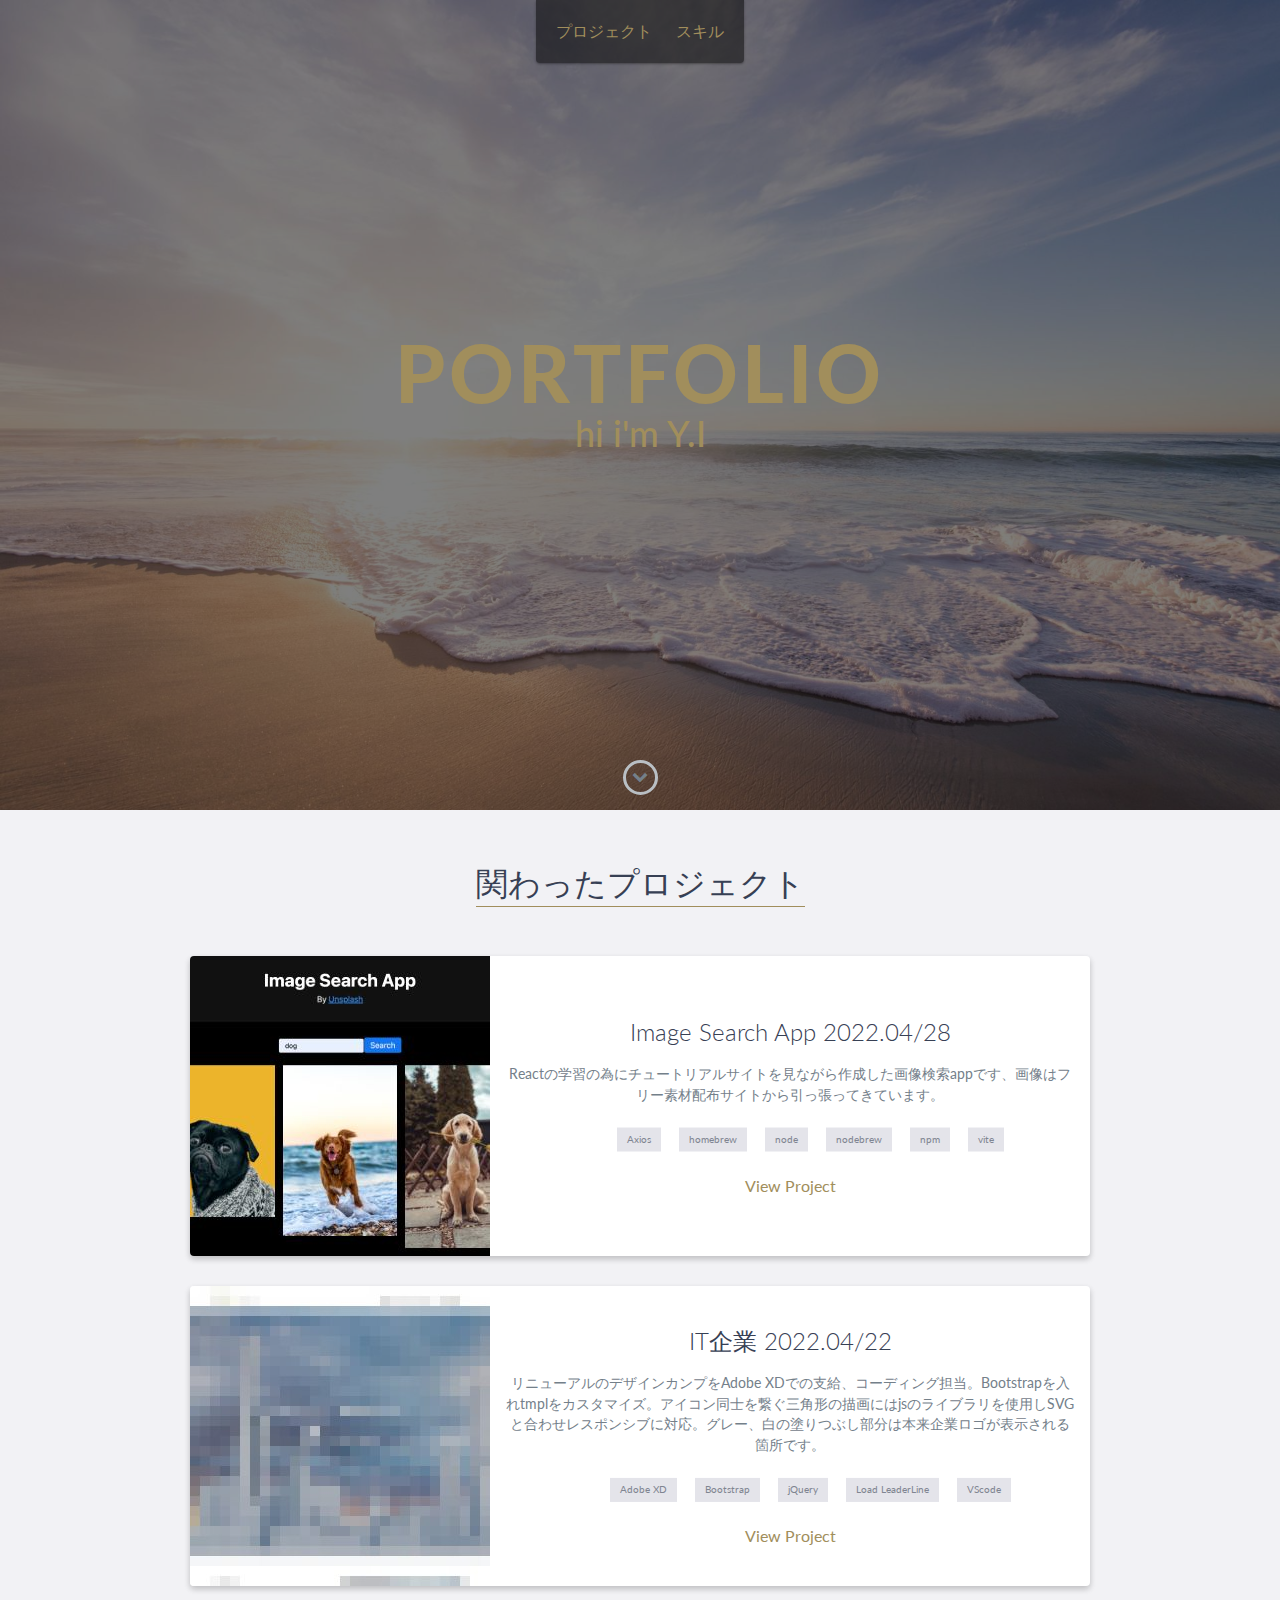
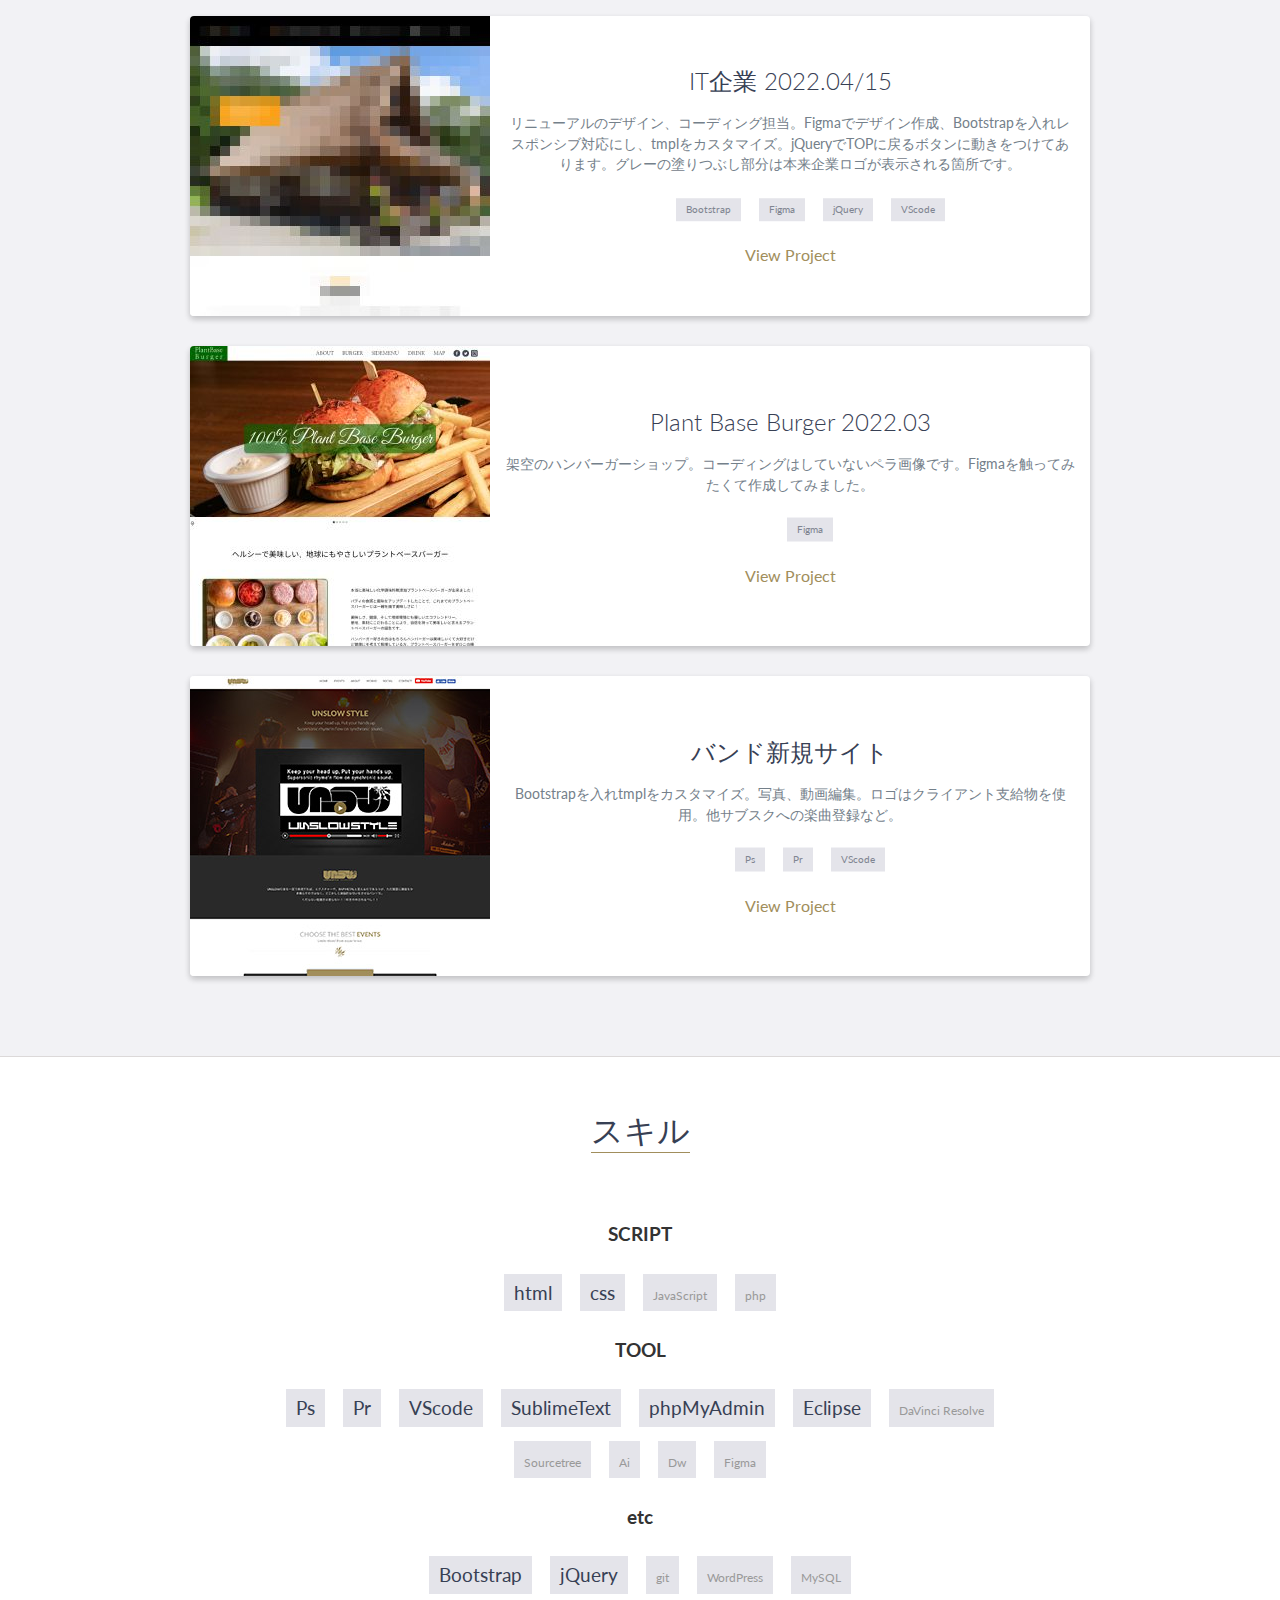
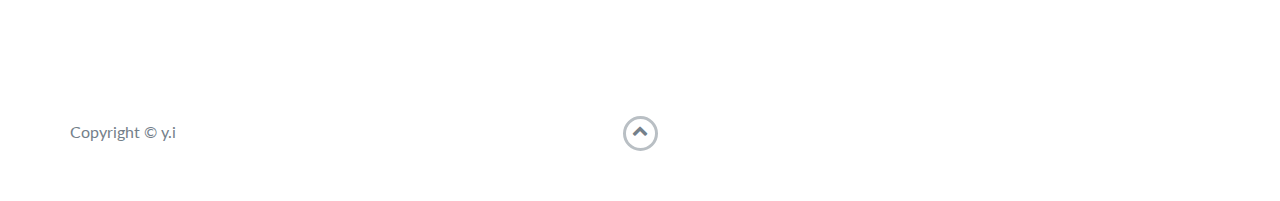
==== commit 3edaa7b4: "使用ライブラリーを追記" ====
--- a/index.html
+++ b/index.html
@@ -100,15 +100,19 @@
 					</div>
 					<!-- End .project-image -->
 					<div class="project-info">
-						<h3>IT企業  2022.04/22</h3>
-						<p>
-							リニューアルのデザインカンプをAdobe XDでの支給、コーディング担当。Bootstrapを入れtmplをカスタマイズ。アイコン同士を繋ぐ三角形の描画にはjsのライブラリを使用しSVGと合わせレスポンシブに対応。グレー、白の塗りつぶし部分は本来企業ロゴが表示される箇所です。
+						<h3>IT企業 2022.04/22</h3>
+						<p>
+							リニューアルのデザインカンプをAdobe
+							XDでの支給、コーディング担当。Bootstrapを入れtmplをカスタマイズ。アイコン同士を繋ぐ三角形の描画にはjsのライブラリを使用しSVGと合わせレスポンシブに対応。グレー、白の塗りつぶし部分は本来企業ロゴが表示される箇所です。
 						</p>
 						<ul class="tool">
 							<li>Adobe XD</li>
+							<li>Bootstrap</li>
+							<li>jQuery</li>
+							<li>Load LeaderLine</li>
 							<li>VScode</li>
 						</ul>
-						<a href="https://server666.html.xdomain.jp/network/" target=_blank rel="noopener">View
+						<a href="http://server666.html.xdomain.jp/network/" target=_blank rel="noopener">View
 							Project</a>
 					</div>
 					<!-- End .project-info -->
@@ -121,15 +125,17 @@
 					</div>
 					<!-- End .project-image -->
 					<div class="project-info">
-						<h3>IT企業  2022.04/15</h3>
+						<h3>IT企業 2022.04/15</h3>
 						<p>
 							リニューアルのデザイン、コーディング担当。Figmaでデザイン作成、Bootstrapを入れレスポンシブ対応にし、tmplをカスタマイズ。jQueryでTOPに戻るボタンに動きをつけてあります。グレーの塗りつぶし部分は本来企業ロゴが表示される箇所です。
 						</p>
 						<ul class="tool">
+							<li>Bootstrap</li>
 							<li>Figma</li>
+							<li>jQuery</li>
 							<li>VScode</li>
 						</ul>
-						<a href="https://server666.html.xdomain.jp/tech/" target=_blank rel="noopener">View Project</a>
+						<a href="http://server666.html.xdomain.jp/tech/" target=_blank rel="noopener">View Project</a>
 					</div>
 					<!-- End .project-info -->
 				</div>
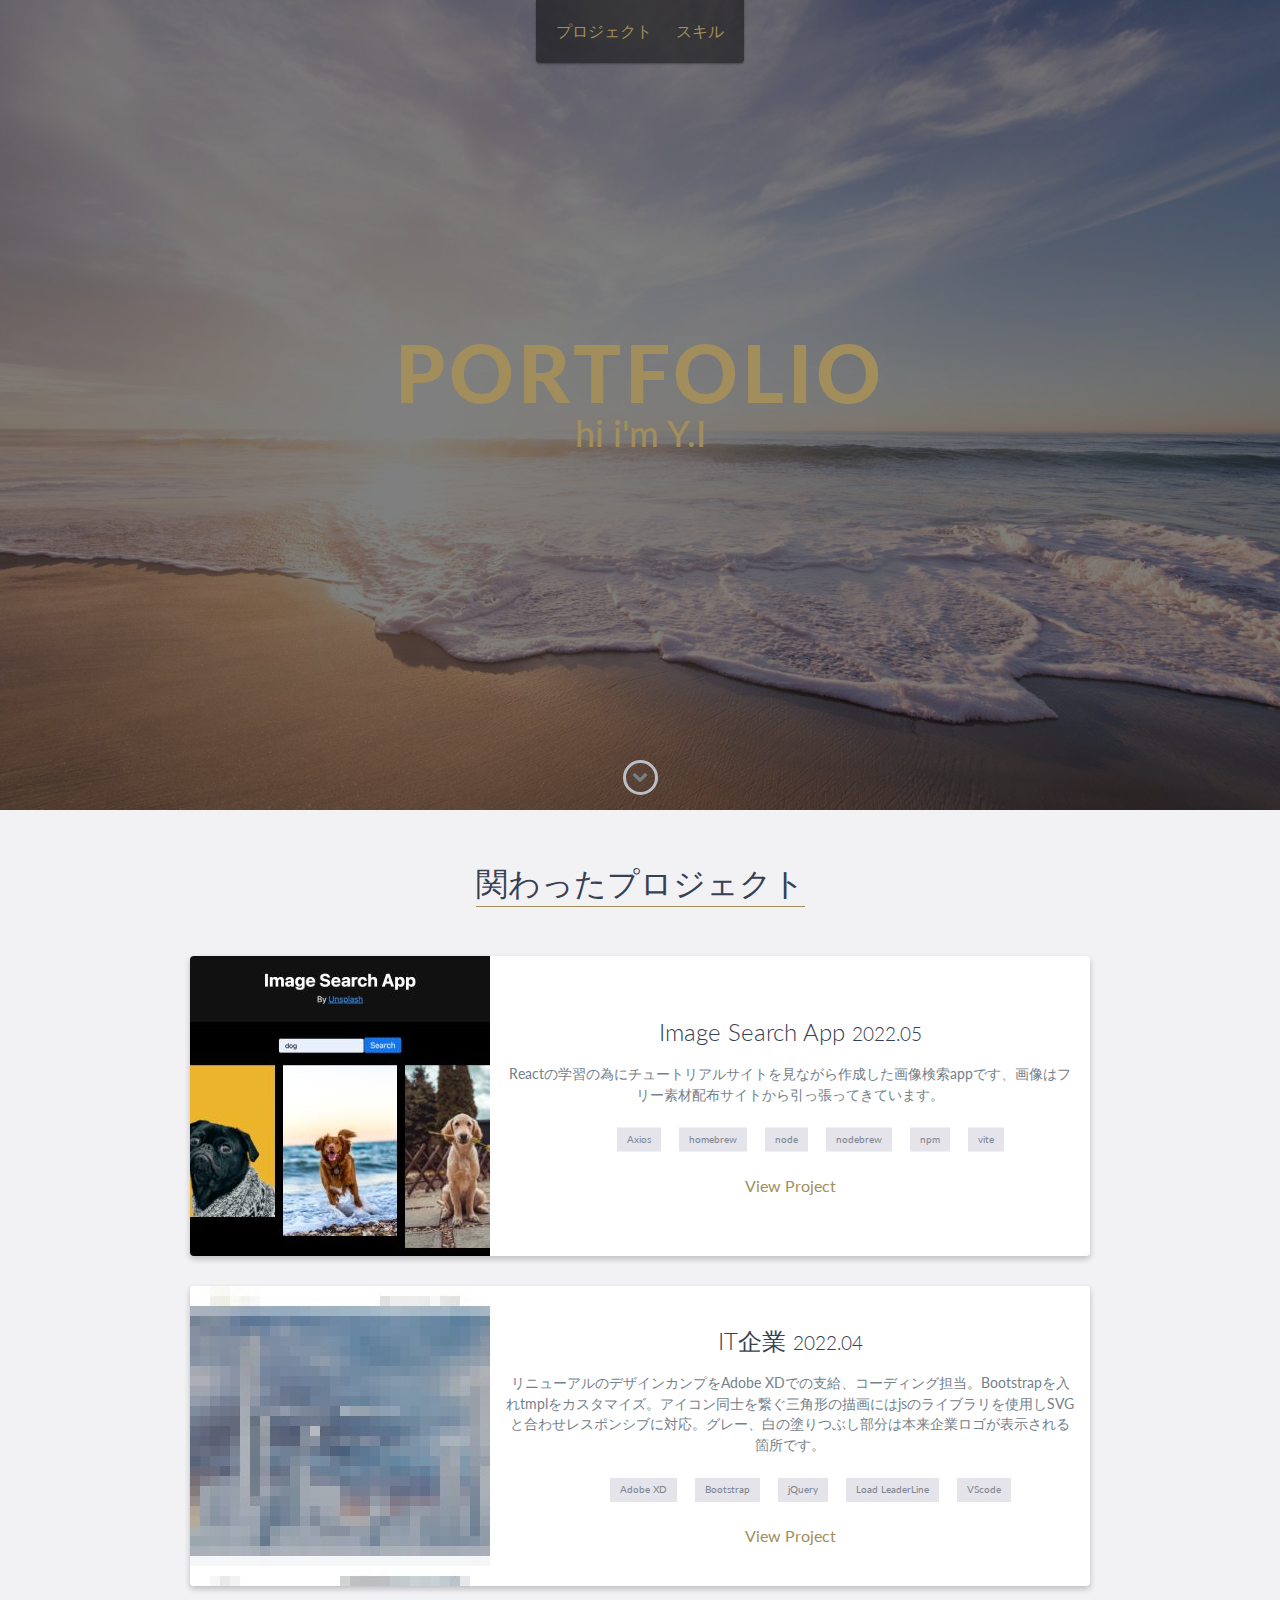
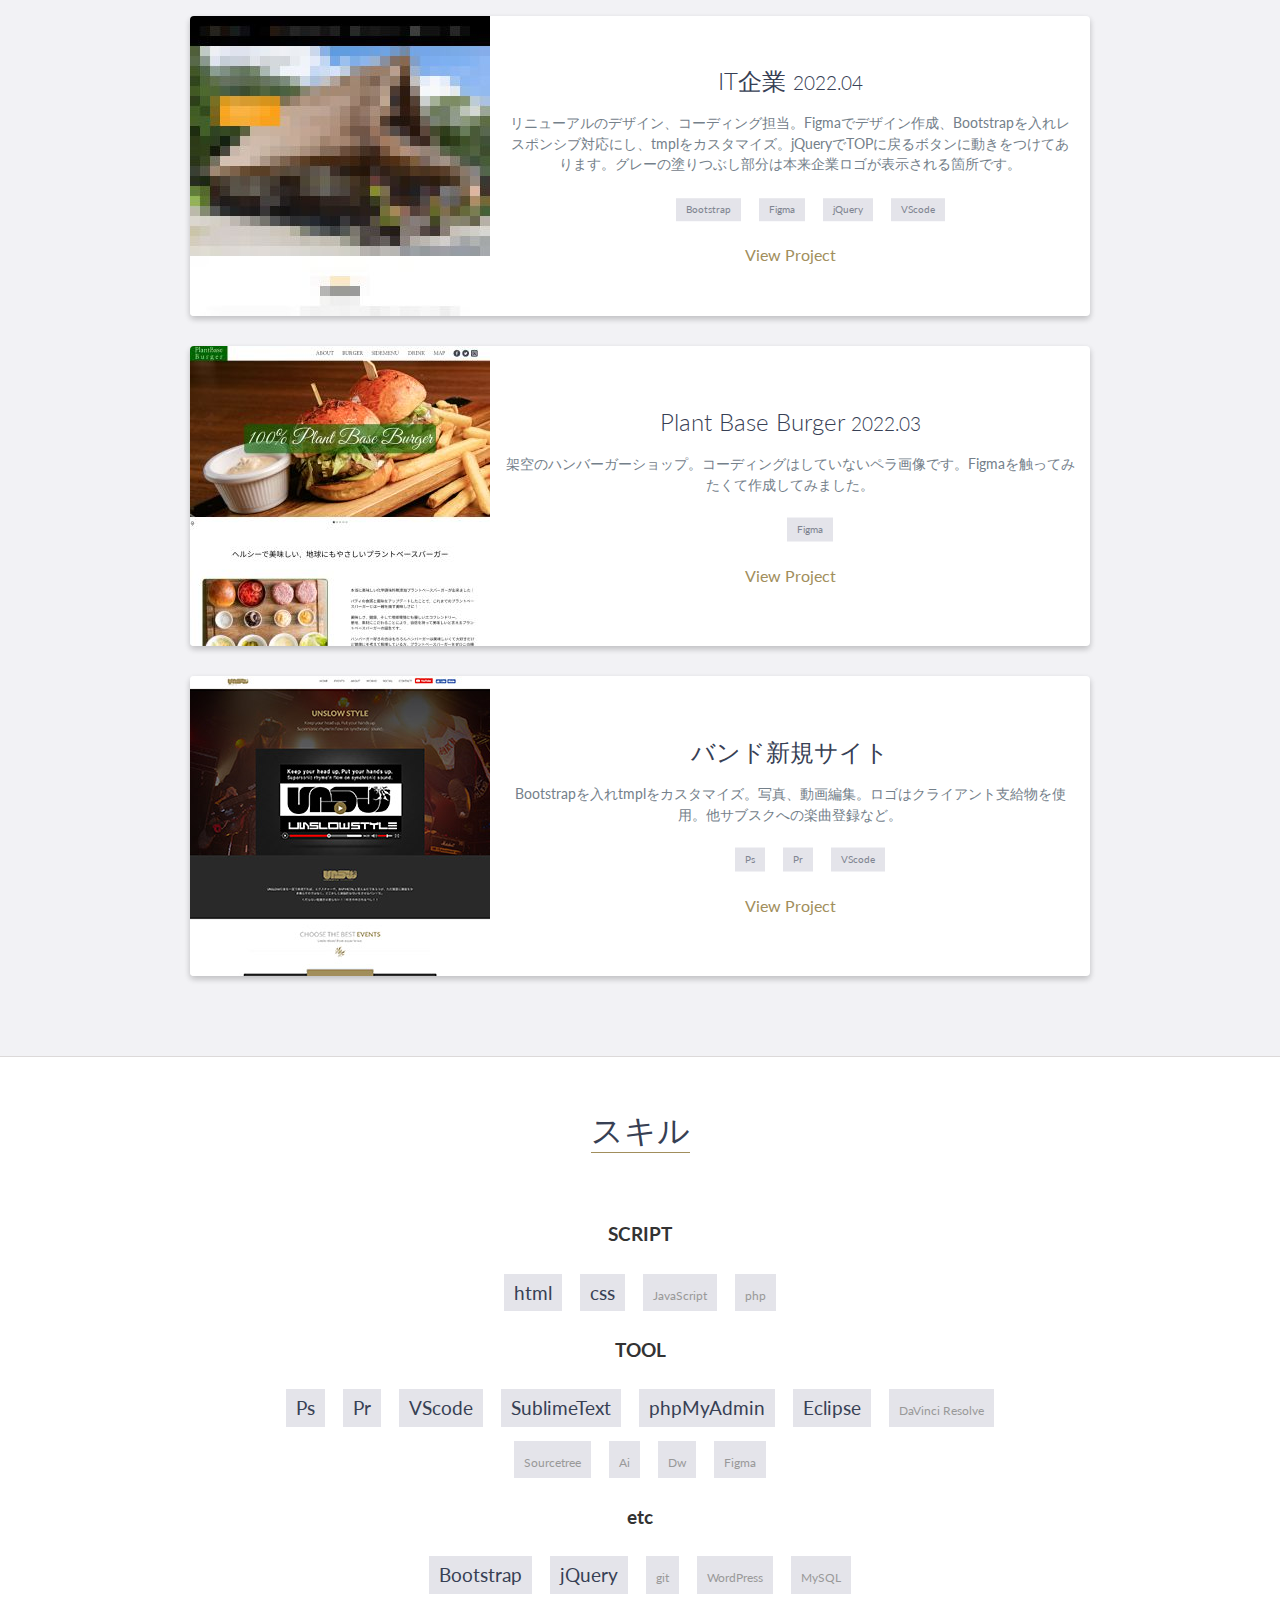
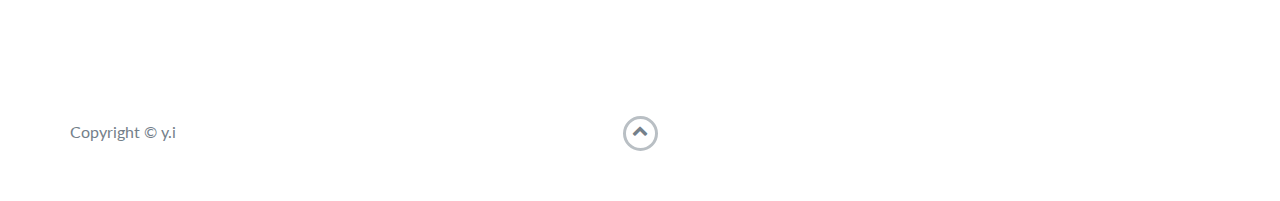
==== commit 51c2d6e9: "制作日を月だけに変更" ====
--- a/index.html
+++ b/index.html
@@ -76,7 +76,7 @@
 					</div>
 					<!-- End .project-image -->
 					<div class="project-info">
-						<h3>Image Search App 2022.04/28</h3>
+						<h3>Image Search App <small>2022.05</small></h3>
 						<p>
 							Reactの学習の為にチュートリアルサイトを見ながら作成した画像検索appです、画像はフリー素材配布サイトから引っ張ってきています。
 						</p>
@@ -100,7 +100,7 @@
 					</div>
 					<!-- End .project-image -->
 					<div class="project-info">
-						<h3>IT企業 2022.04/22</h3>
+						<h3>IT企業 <small>2022.04</small></h3>
 						<p>
 							リニューアルのデザインカンプをAdobe
 							XDでの支給、コーディング担当。Bootstrapを入れtmplをカスタマイズ。アイコン同士を繋ぐ三角形の描画にはjsのライブラリを使用しSVGと合わせレスポンシブに対応。グレー、白の塗りつぶし部分は本来企業ロゴが表示される箇所です。
@@ -125,7 +125,7 @@
 					</div>
 					<!-- End .project-image -->
 					<div class="project-info">
-						<h3>IT企業 2022.04/15</h3>
+						<h3>IT企業 <small>2022.04</small></h3>
 						<p>
 							リニューアルのデザイン、コーディング担当。Figmaでデザイン作成、Bootstrapを入れレスポンシブ対応にし、tmplをカスタマイズ。jQueryでTOPに戻るボタンに動きをつけてあります。グレーの塗りつぶし部分は本来企業ロゴが表示される箇所です。
 						</p>
@@ -147,7 +147,7 @@
 					</div>
 					<!-- End .project-image -->
 					<div class="project-info">
-						<h3>Plant Base Burger 2022.03</h3>
+						<h3>Plant Base Burger <small>2022.03</small></h3>
 						<p>
 							架空のハンバーガーショップ。コーディングはしていないペラ画像です。Figmaを触ってみたくて作成してみました。
 						</p>
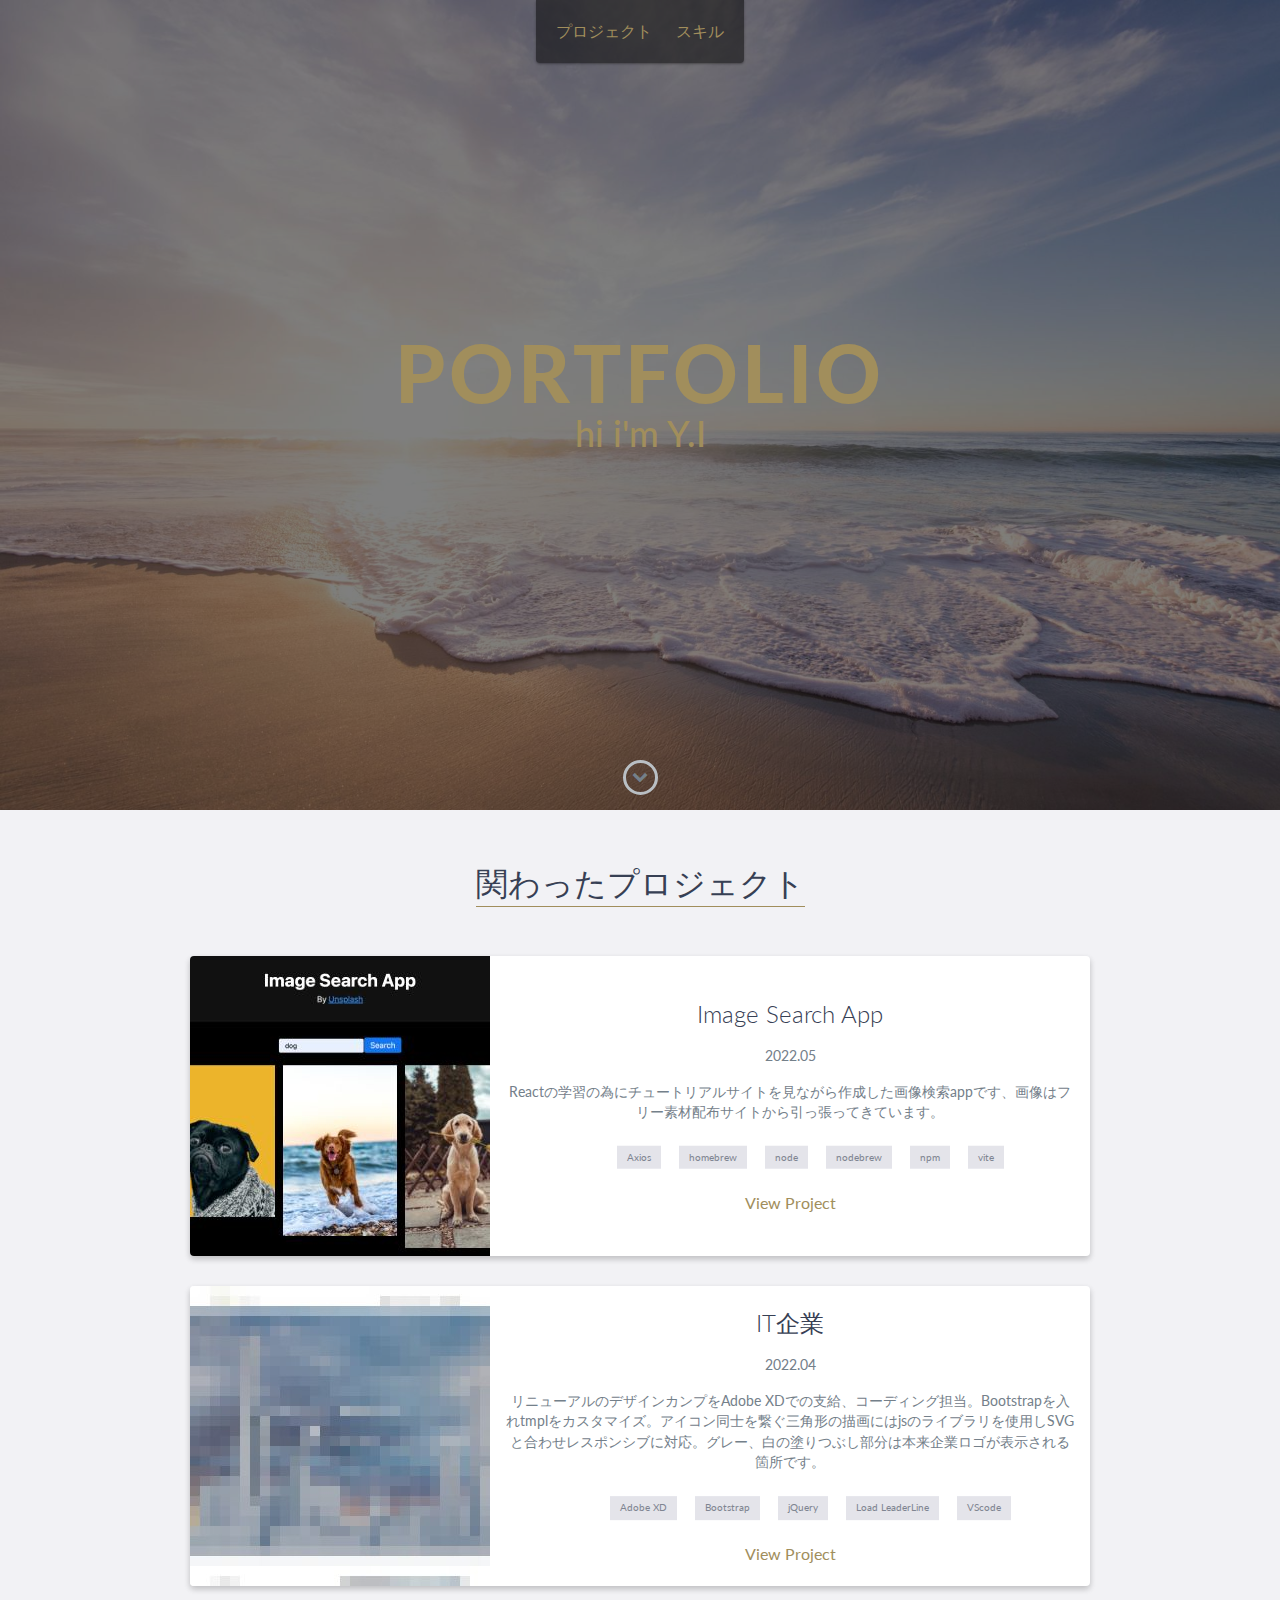
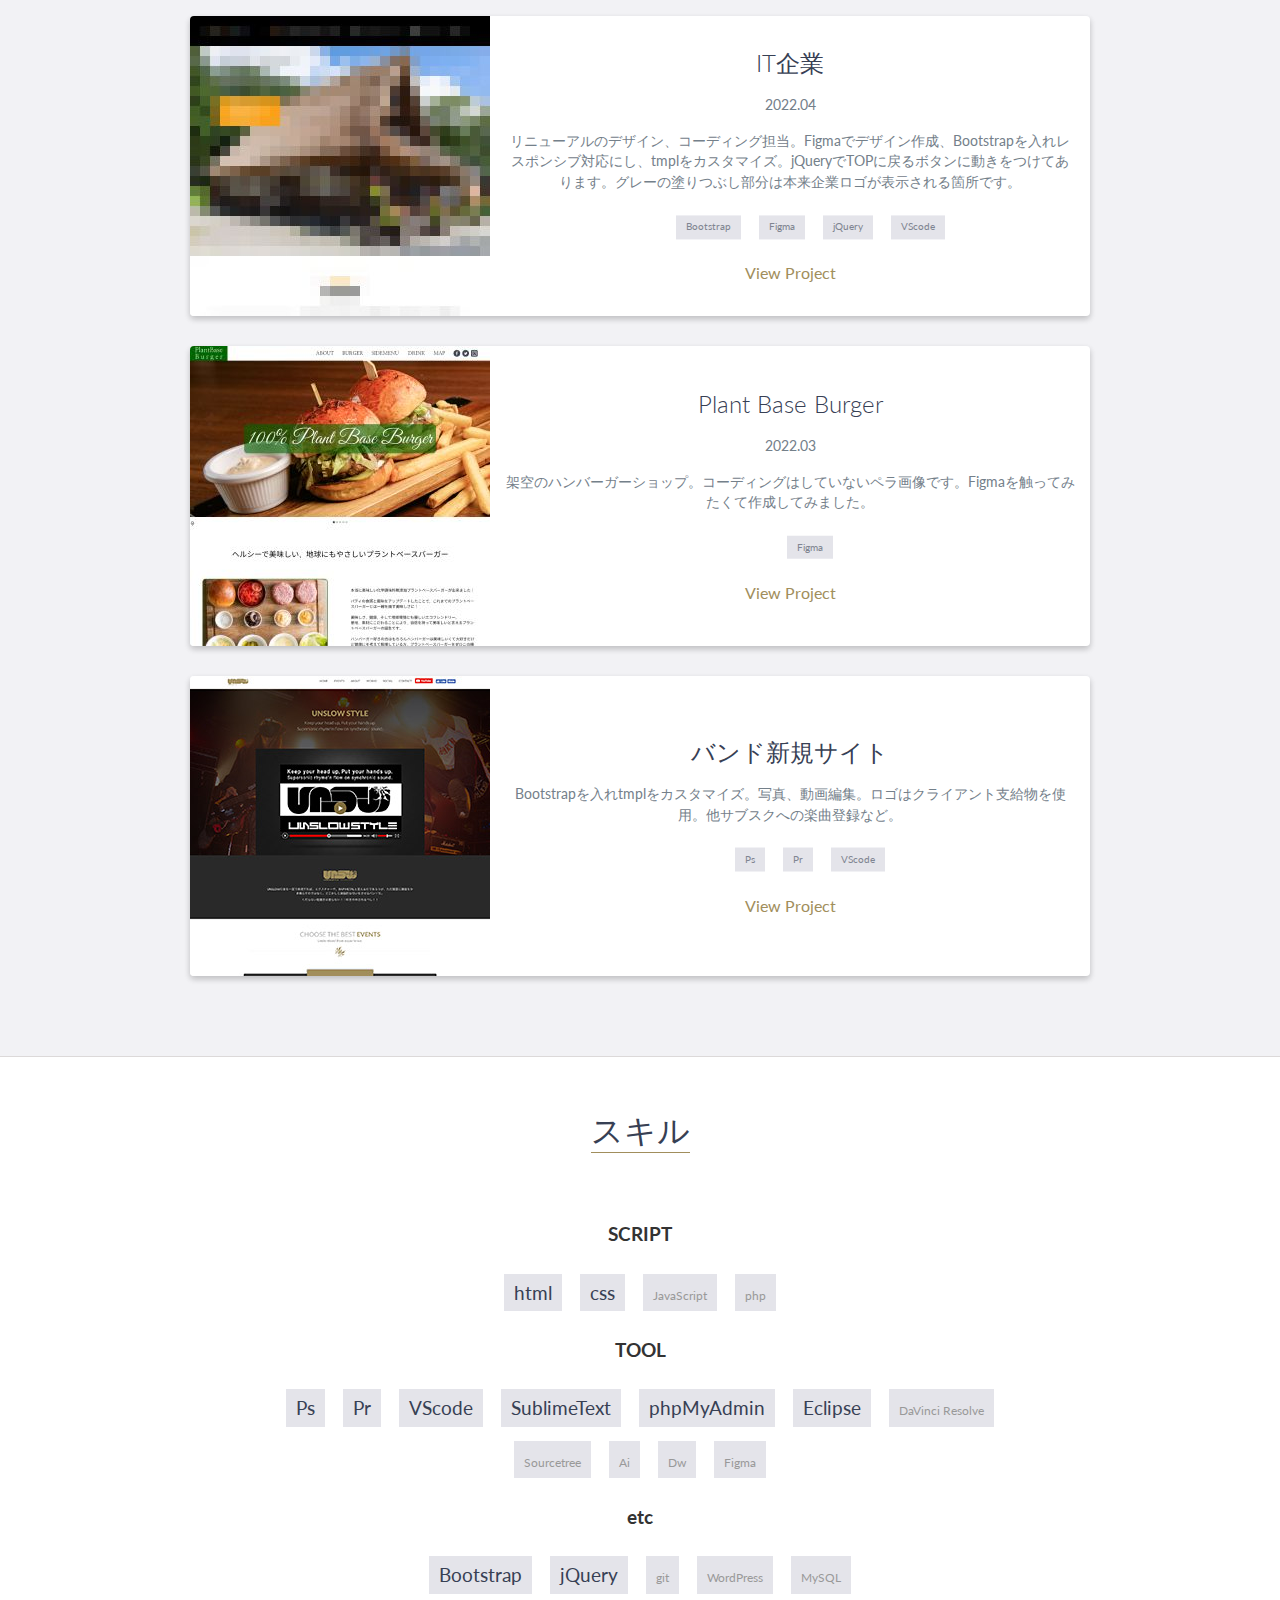
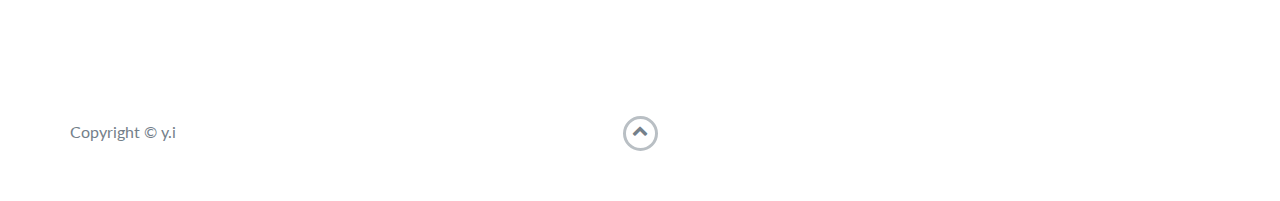
==== commit 189bbdbd: "制作日をpに変更" ====
--- a/index.html
+++ b/index.html
@@ -76,7 +76,8 @@
 					</div>
 					<!-- End .project-image -->
 					<div class="project-info">
-						<h3>Image Search App <small>2022.05</small></h3>
+						<h3>Image Search App</h3>
+						<p>2022.05</p>
 						<p>
 							Reactの学習の為にチュートリアルサイトを見ながら作成した画像検索appです、画像はフリー素材配布サイトから引っ張ってきています。
 						</p>
@@ -100,7 +101,8 @@
 					</div>
 					<!-- End .project-image -->
 					<div class="project-info">
-						<h3>IT企業 <small>2022.04</small></h3>
+						<h3>IT企業</h3>
+						<p>2022.04</p>
 						<p>
 							リニューアルのデザインカンプをAdobe
 							XDでの支給、コーディング担当。Bootstrapを入れtmplをカスタマイズ。アイコン同士を繋ぐ三角形の描画にはjsのライブラリを使用しSVGと合わせレスポンシブに対応。グレー、白の塗りつぶし部分は本来企業ロゴが表示される箇所です。
@@ -125,7 +127,8 @@
 					</div>
 					<!-- End .project-image -->
 					<div class="project-info">
-						<h3>IT企業 <small>2022.04</small></h3>
+						<h3>IT企業</h3>
+						<p>2022.04</p>
 						<p>
 							リニューアルのデザイン、コーディング担当。Figmaでデザイン作成、Bootstrapを入れレスポンシブ対応にし、tmplをカスタマイズ。jQueryでTOPに戻るボタンに動きをつけてあります。グレーの塗りつぶし部分は本来企業ロゴが表示される箇所です。
 						</p>
@@ -147,7 +150,8 @@
 					</div>
 					<!-- End .project-image -->
 					<div class="project-info">
-						<h3>Plant Base Burger <small>2022.03</small></h3>
+						<h3>Plant Base Burger</h3>
+						<p>2022.03</p>
 						<p>
 							架空のハンバーガーショップ。コーディングはしていないペラ画像です。Figmaを触ってみたくて作成してみました。
 						</p>
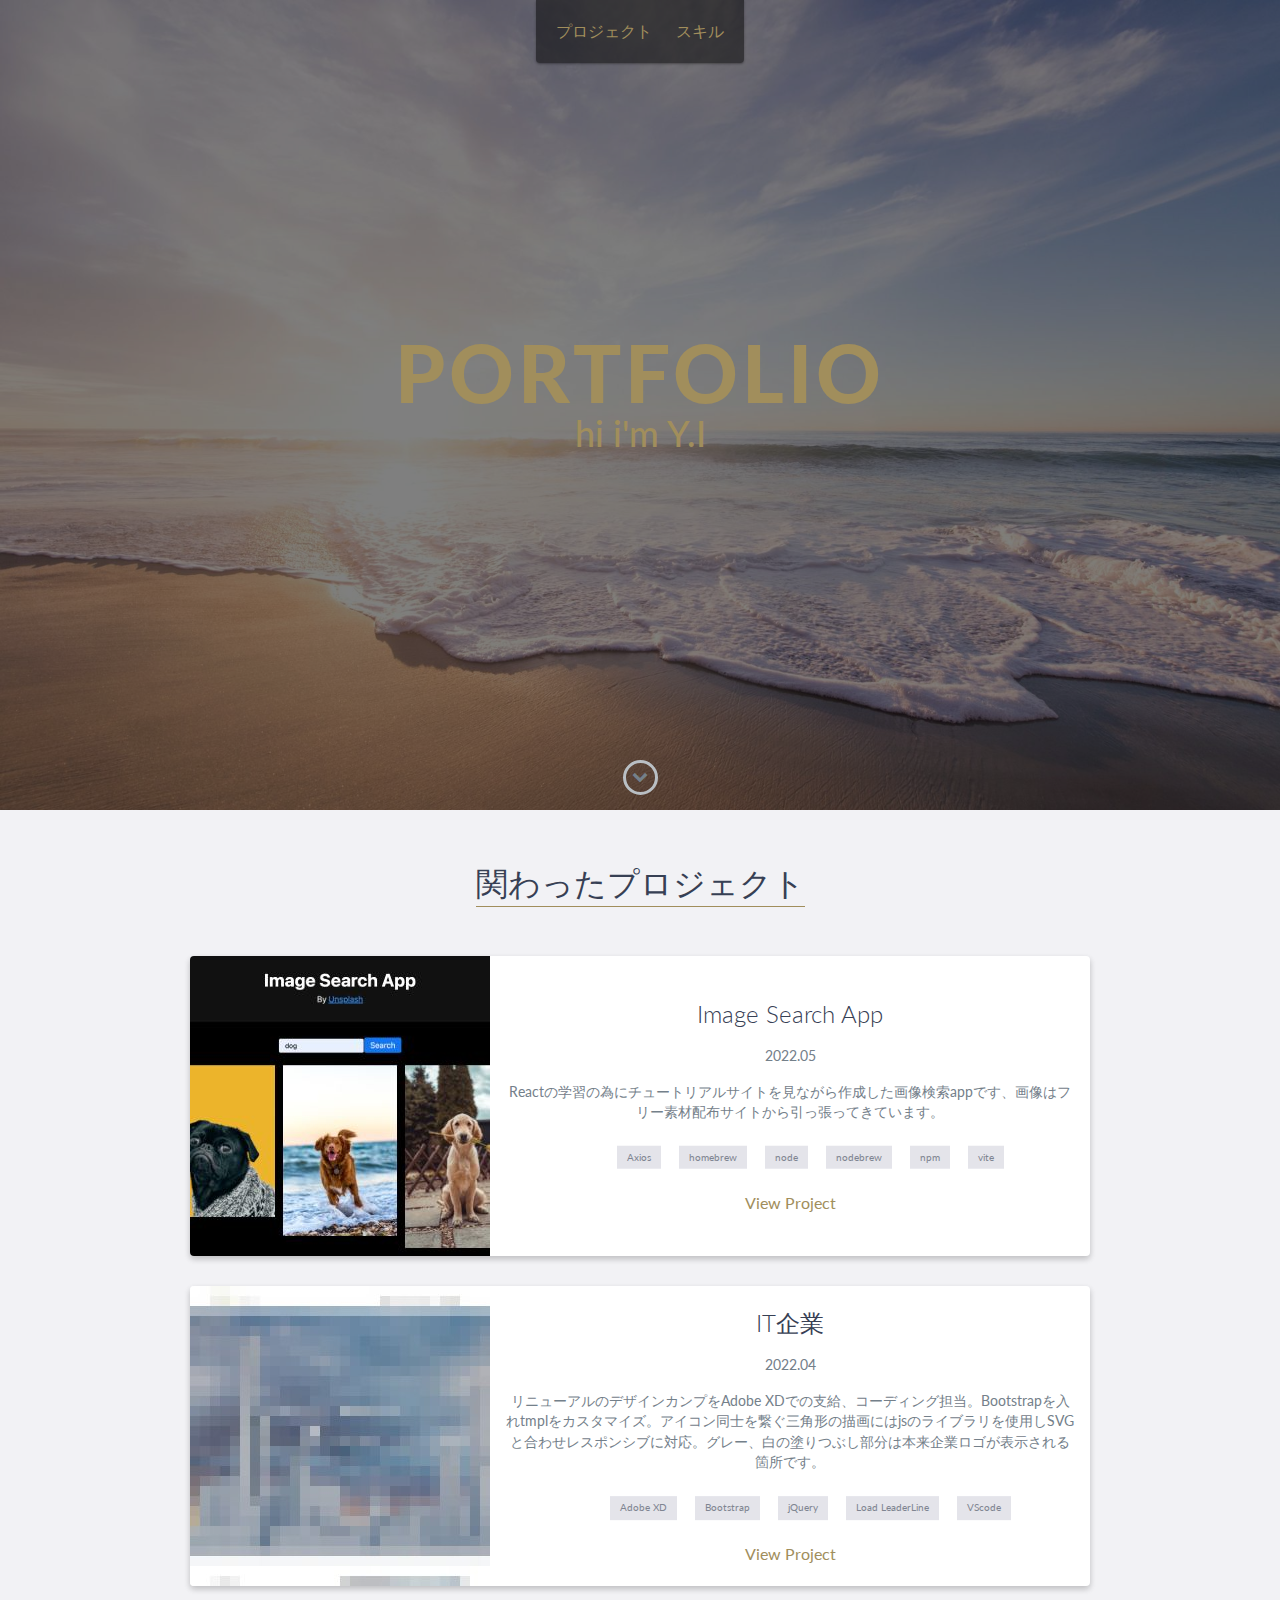
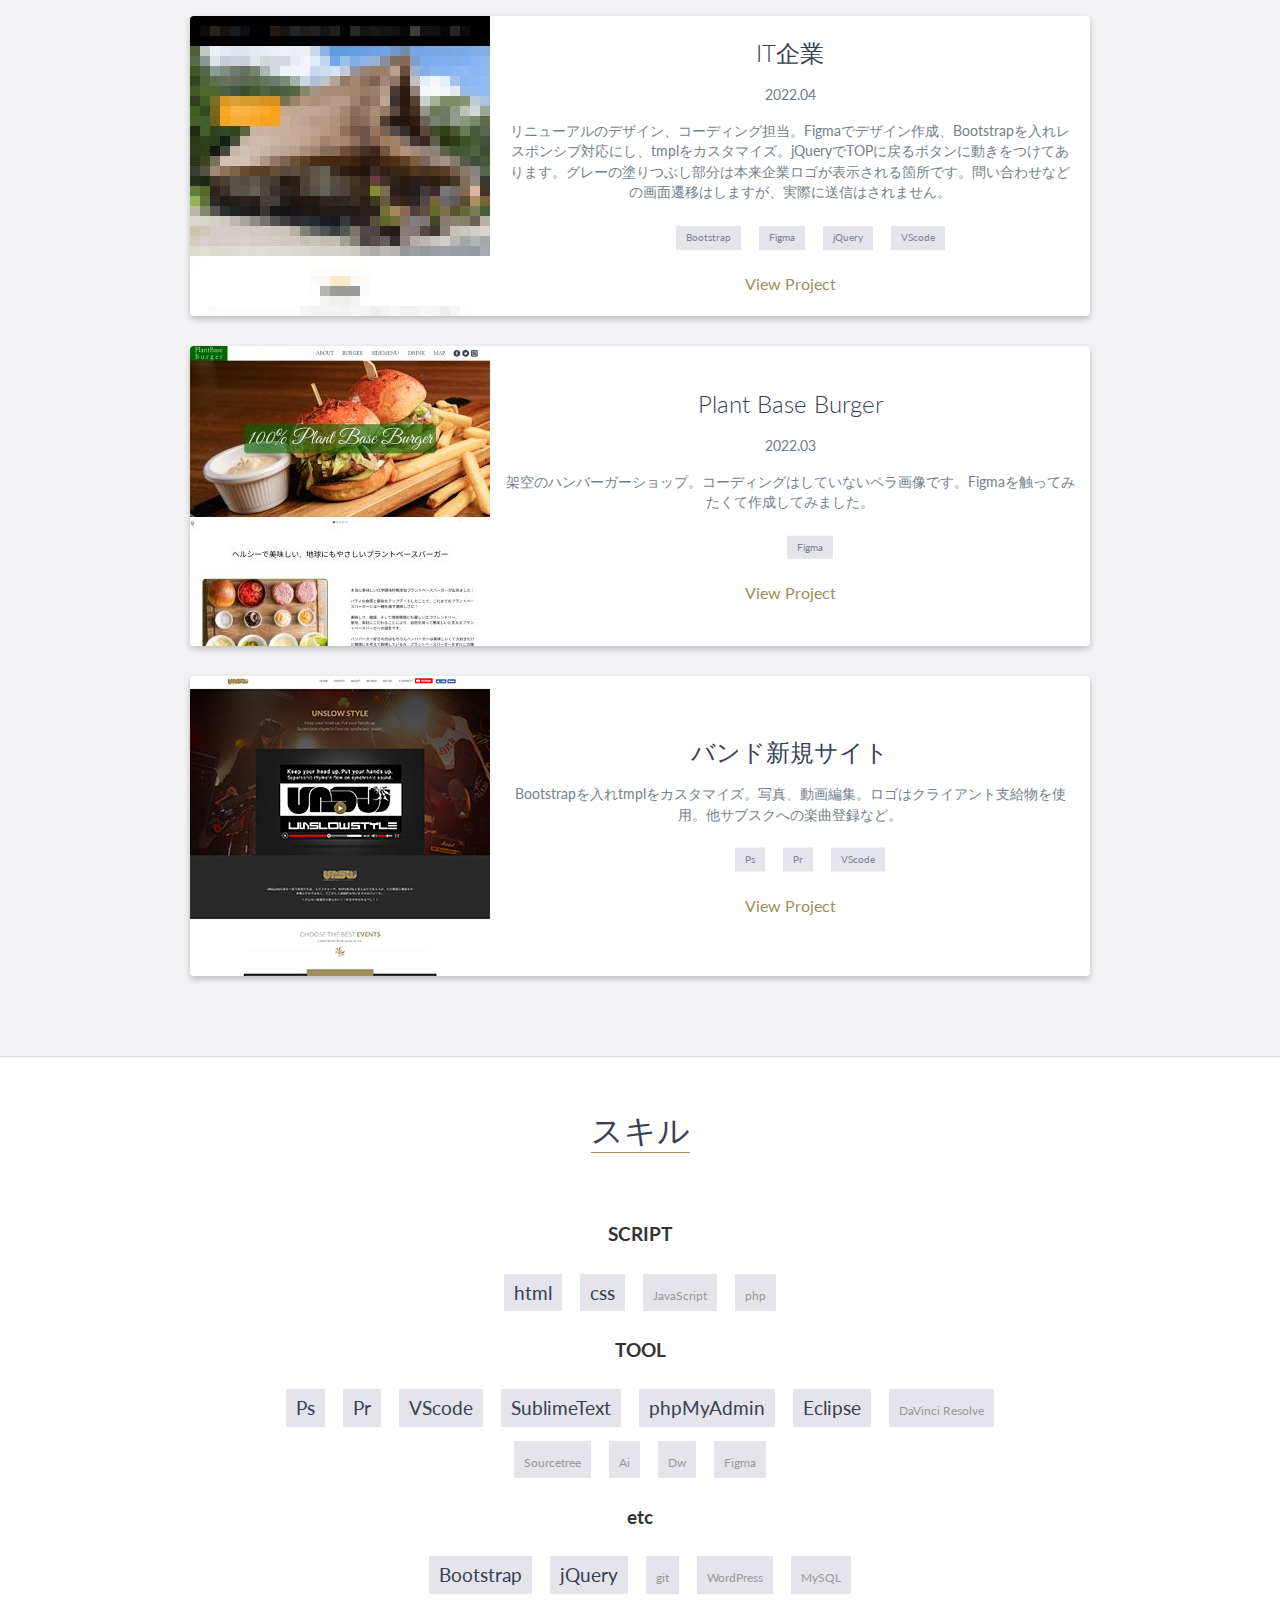
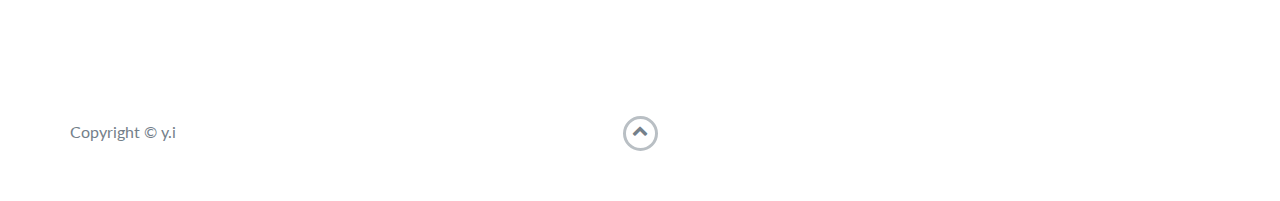
==== commit f8cdc883: "フォームが実際に送信されない事を追記" ====
--- a/index.html
+++ b/index.html
@@ -130,7 +130,7 @@
 						<h3>IT企業</h3>
 						<p>2022.04</p>
 						<p>
-							リニューアルのデザイン、コーディング担当。Figmaでデザイン作成、Bootstrapを入れレスポンシブ対応にし、tmplをカスタマイズ。jQueryでTOPに戻るボタンに動きをつけてあります。グレーの塗りつぶし部分は本来企業ロゴが表示される箇所です。
+							リニューアルのデザイン、コーディング担当。Figmaでデザイン作成、Bootstrapを入れレスポンシブ対応にし、tmplをカスタマイズ。jQueryでTOPに戻るボタンに動きをつけてあります。グレーの塗りつぶし部分は本来企業ロゴが表示される箇所です。問い合わせなどの画面遷移はしますが、実際に送信はされません。
 						</p>
 						<ul class="tool">
 							<li>Bootstrap</li>
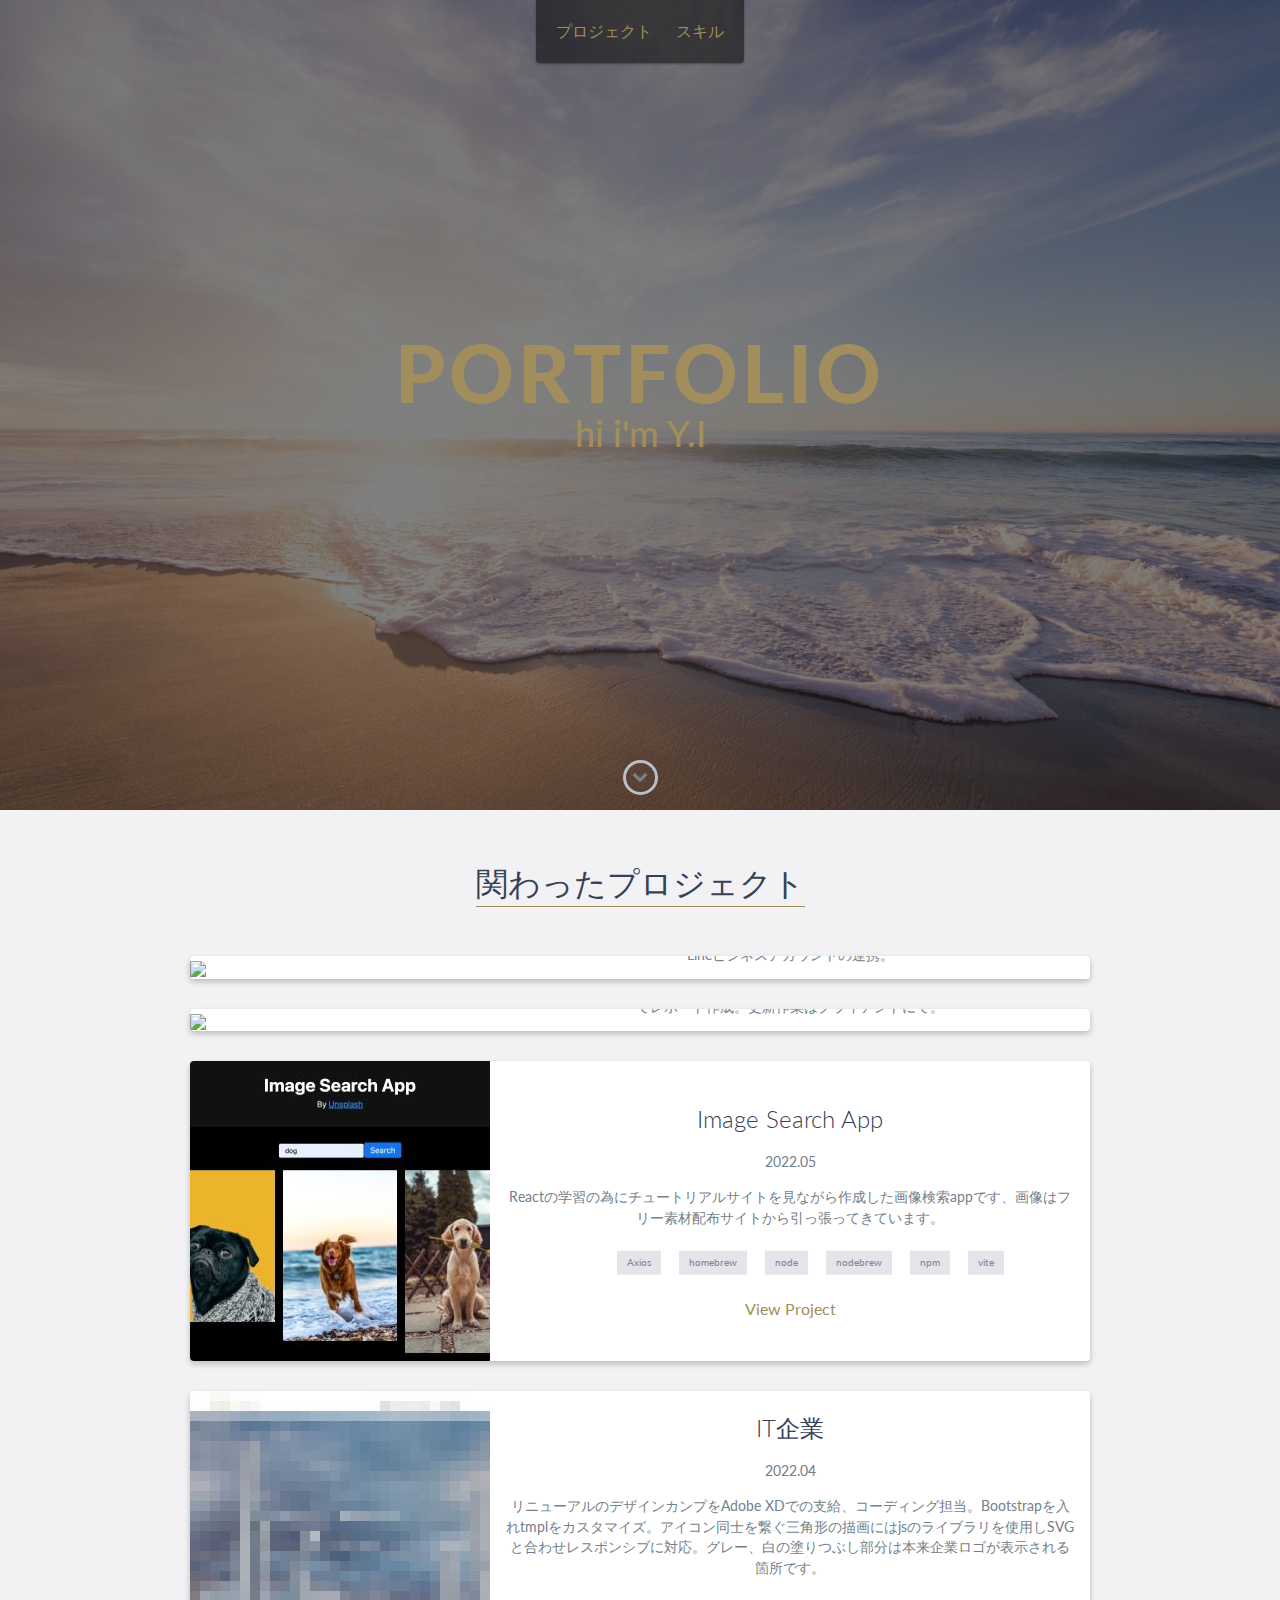
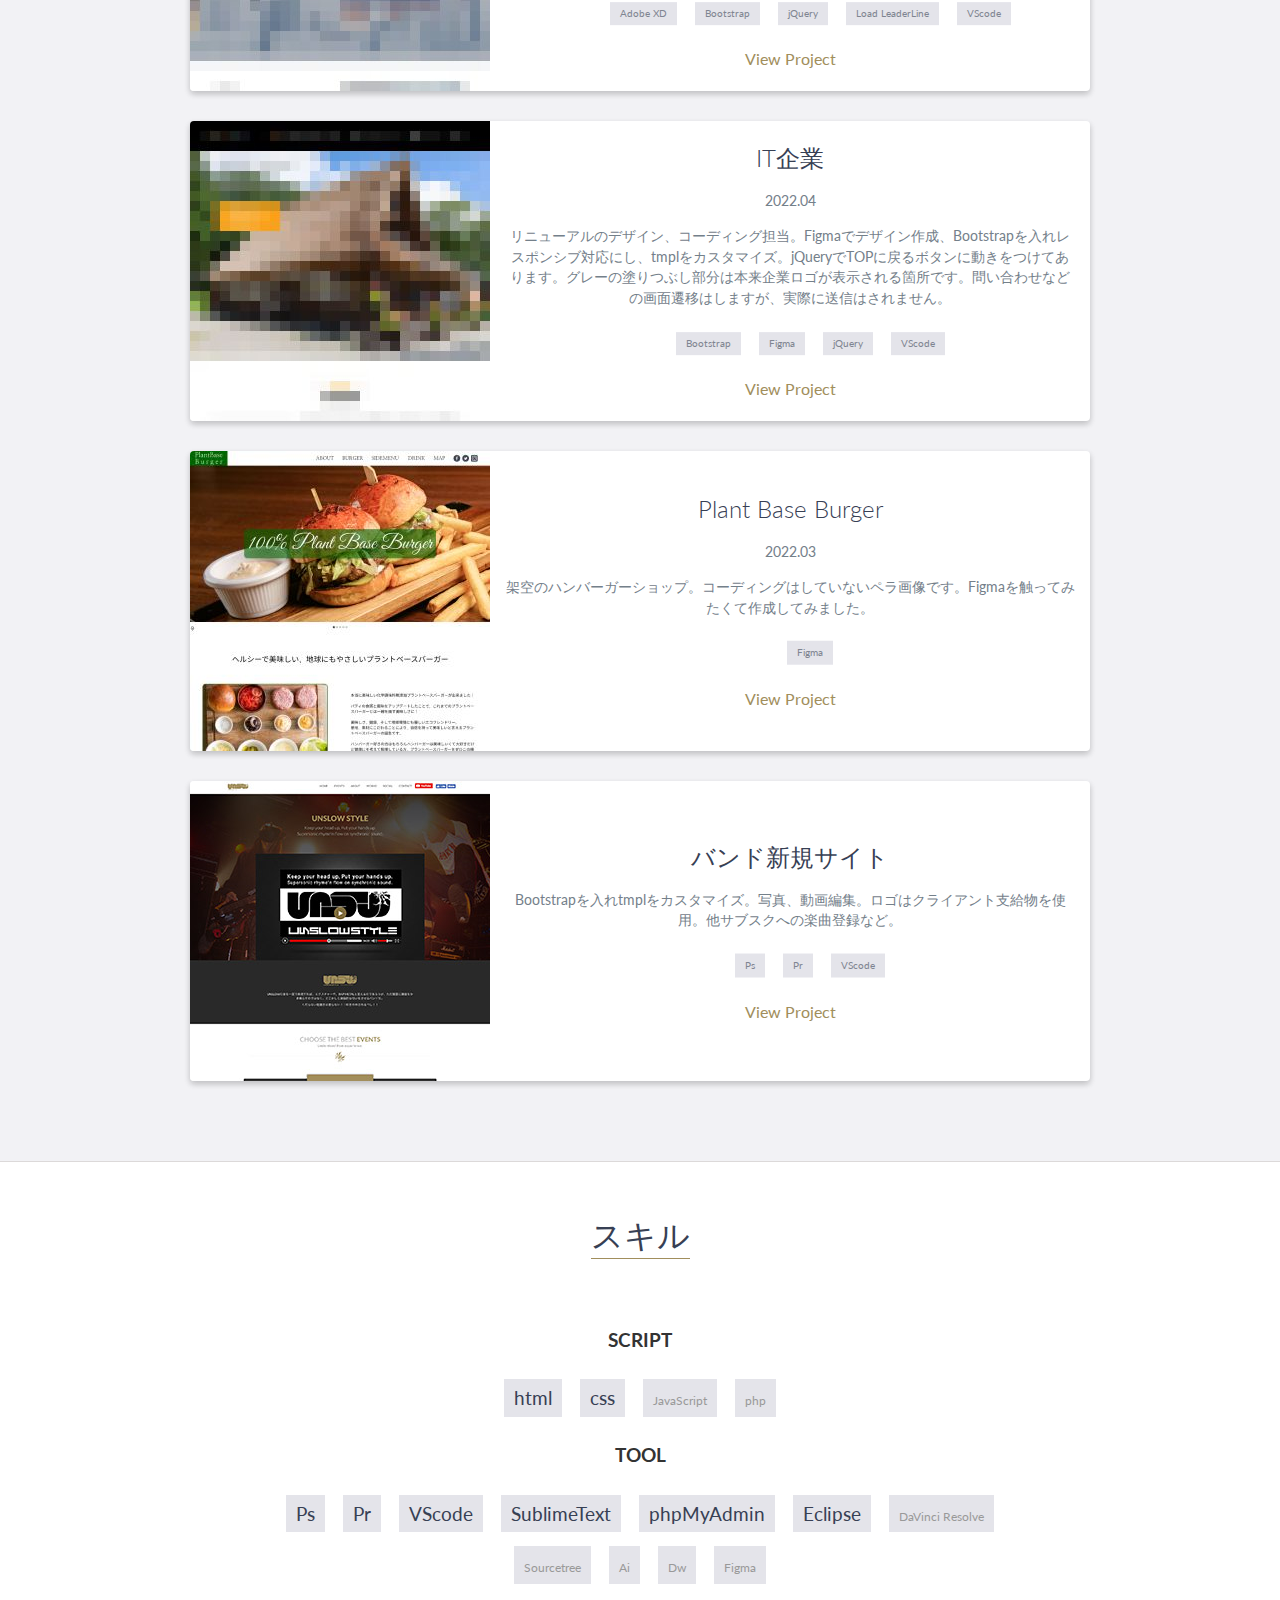
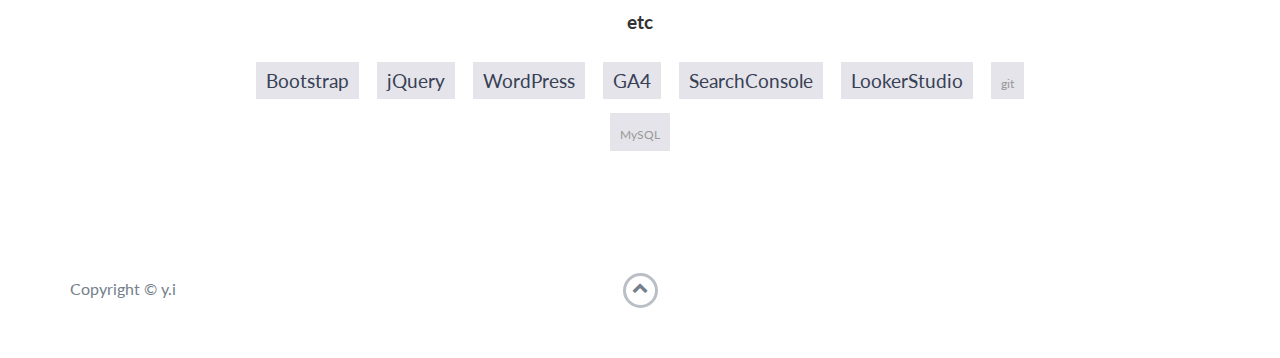
==== commit a3ca7aa0: "サイト追加、スキル更新" ====
--- a/index.html
+++ b/index.html
@@ -72,6 +72,60 @@
 
 				<div class="project shadow-large">
 					<div class="project-image">
+						<img src="images/project7.jpg" />
+					</div>
+					<!-- End .project-image -->
+					<div class="project-info">
+						<h3>カイロプラクティック</h3>
+						<p>2023.10</p>
+						<p>
+							WPのテーマをカスタムして使用。google解析を搭載し、lookerstudioにてレポート作成。Lineビジネスアカウントの連携。
+						</p>
+						<ul class="tool">
+							<li>Ps</li>
+							<li>WordPress</li>
+							<li>jQuery</li>
+							<li>VScode</li>
+							<li>GA4</li>
+							<li>SearchConsole</li>
+							<li>LookerStudio</li>
+							<li>Tagmanager</li>
+						</ul>
+						<a href="https://image-search-app-practise.netlify.app/" target=_blank>View Project</a>
+					</div>
+					<!-- End .project-info -->
+				</div>
+				<!-- End .project -->
+
+				<div class="project shadow-large">
+					<div class="project-image">
+						<img src="images/project6.jpg" />
+					</div>
+					<!-- End .project-image -->
+					<div class="project-info">
+						<h3>クリニック</h3>
+						<p>2024.08</p>
+						<p>
+							クライアント指定のWPテーマをカスタムして使用。google解析を搭載し、lookerstudioにてレポート作成。更新作業はクライアントにて。
+						</p>
+						<ul class="tool">
+							<li>Ps</li>
+							<li>WordPress</li>
+							<li>jQuery</li>
+							<li>VScode</li>
+							<li>GA4</li>
+							<li>SearchConsole</li>
+							<li>LookerStudio</li>
+							<li>Tagmanager</li>
+						</ul>
+						<a href="https://image-search-app-practise.netlify.app/" target=_blank>View Project</a>
+					</div>
+					<!-- End .project-info -->
+				</div>
+				<!-- End .project -->
+
+				<div class="project shadow-large">
+					<div class="project-image">
 						<img src="images/project5.jpg" />
 					</div>
 					<!-- End .project-image -->
@@ -218,8 +272,11 @@
 			<h3>etc</h3>
 			<li>Bootstrap</li>
 			<li>jQuery</li>
+			<li>WordPress</li>
+			<li>GA4</li>
+			<li>SearchConsole</li>
+			<li>LookerStudio</li>
 			<li><span class="fake-skill">git</span></li>
-			<li><span class="fake-skill">WordPress</span></li>
 			<li><span class="fake-skill">MySQL</span></li>
 		</ul>
 	</div>
@@ -293,4 +350,4 @@
 
 </body>
 
-</html>
+</html>